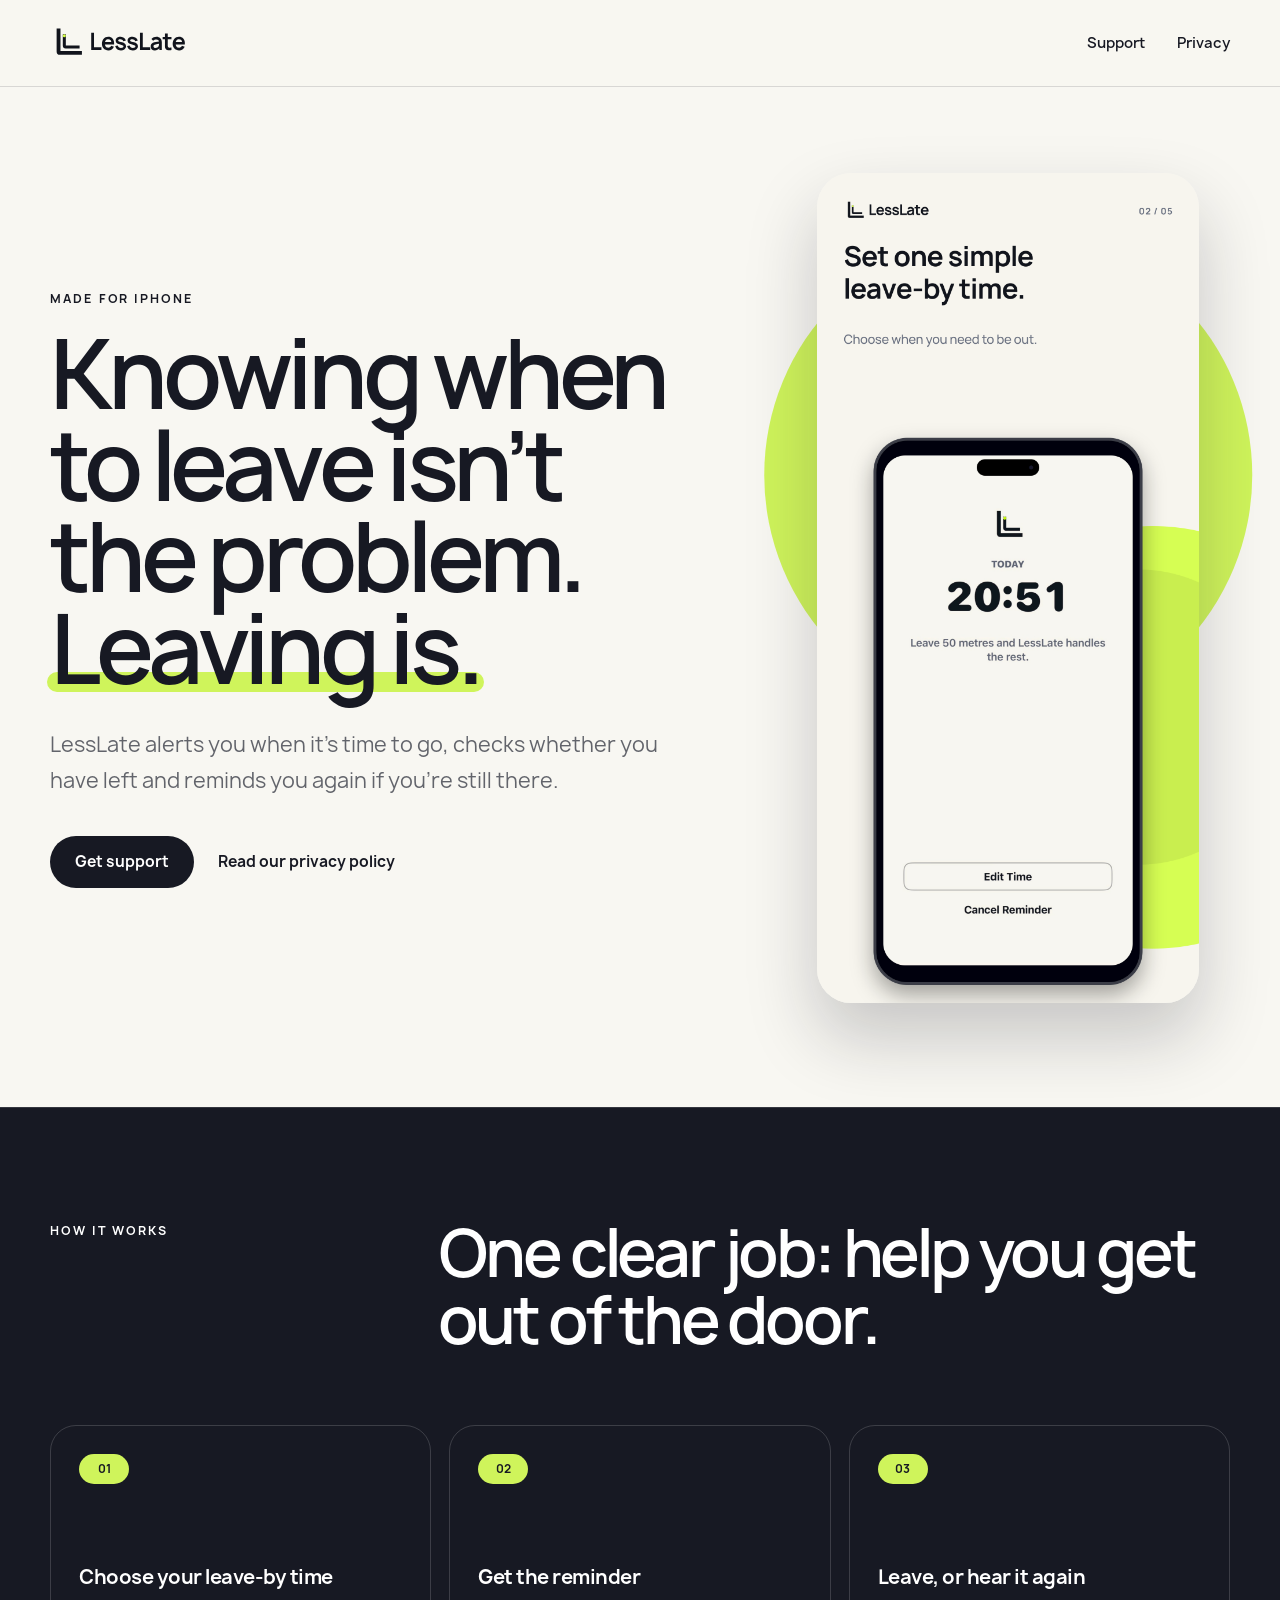
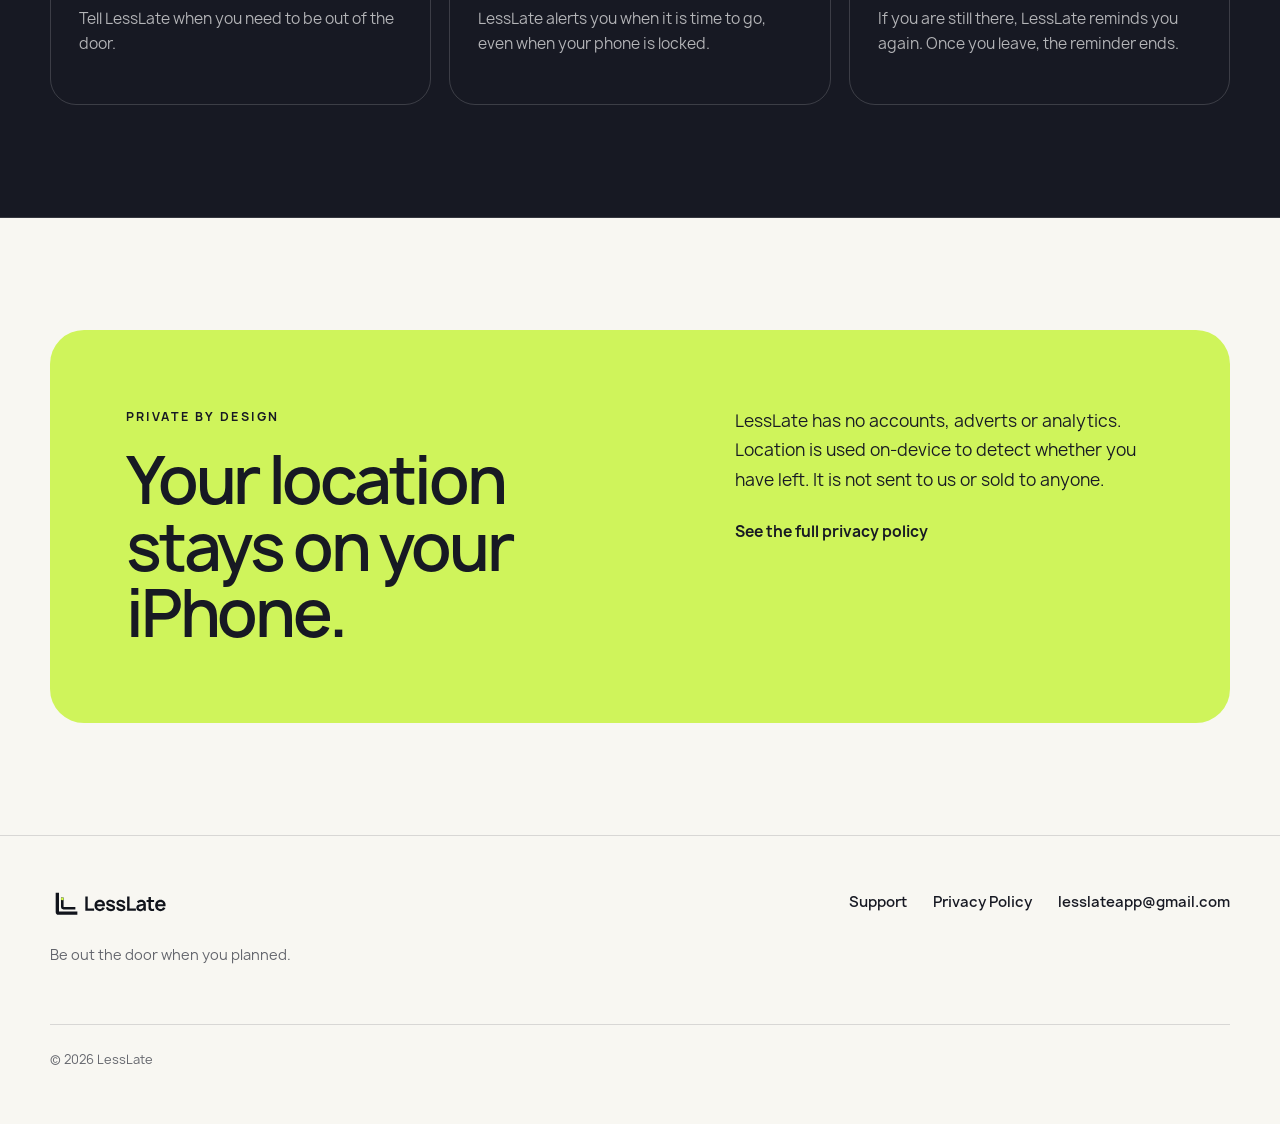
==== index.html @ 49878bd8 "feat: publish LessLate support and privacy site" ====
<!doctype html>
<html lang="en-GB">
  <head>
    <meta charset="utf-8">
    <meta name="viewport" content="width=device-width, initial-scale=1">
    <meta name="referrer" content="no-referrer">
    <meta http-equiv="Content-Security-Policy" content="default-src 'self'; base-uri 'none'; connect-src 'none'; font-src 'self'; form-action 'none'; frame-src 'none'; img-src 'self' data:; object-src 'none'; script-src 'none'; style-src 'self'; upgrade-insecure-requests">
    <title>LessLate | Leave on time, for real</title>
    <meta name="description" content="LessLate alerts you when it is time to go, checks whether you have left and reminds you again if you are still there.">
    <link rel="canonical" href="https://lesslate.app/">
    <link rel="icon" href="favicon.svg" type="image/svg+xml">
    <link rel="stylesheet" href="styles.css">
  </head>
  <body>
    <div class="site-shell">
      <header class="site-header">
        <div class="page-width header-inner">
          <a class="brand-link" href="./" aria-label="LessLate home">
            <img src="assets/lesslate-lockup.svg" alt="LessLate" width="1120" height="256">
          </a>
          <nav aria-label="Primary navigation">
            <a href="support/">Support</a>
            <a href="privacy/">Privacy</a>
          </nav>
        </div>
      </header>

      <main>
        <section class="hero page-width">
          <div class="hero-copy">
            <p class="eyebrow">Made for iPhone</p>
            <h1>Knowing when to leave isn’t the problem. <span>Leaving is.</span></h1>
            <p class="hero-intro">LessLate alerts you when it’s time to go, checks whether you have left and reminds you again if you’re still there.</p>
            <div class="hero-links">
              <a class="primary-link" href="support/">Get support</a>
              <a class="text-link" href="privacy/">Read our privacy policy</a>
            </div>
          </div>

          <div class="hero-visual" aria-label="LessLate app preview">
            <div class="lime-orbit" aria-hidden="true"></div>
            <img class="store-frame" src="assets/set-a-leave-by-time.png" alt="LessLate screen showing how to set a leave-by time" width="1320" height="2868">
          </div>
        </section>

        <section class="how-section">
          <div class="page-width">
            <div class="section-heading">
              <p class="eyebrow">How it works</p>
              <h2>One clear job: help you get out of the door.</h2>
            </div>
            <div class="steps-grid">
              <article class="step-card">
                <span class="step-number">01</span>
                <h3>Choose your leave-by time</h3>
                <p>Tell LessLate when you need to be out of the door.</p>
              </article>
              <article class="step-card">
                <span class="step-number">02</span>
                <h3>Get the reminder</h3>
                <p>LessLate alerts you when it is time to go, even when your phone is locked.</p>
              </article>
              <article class="step-card">
                <span class="step-number">03</span>
                <h3>Leave, or hear it again</h3>
                <p>If you are still there, LessLate reminds you again. Once you leave, the reminder ends.</p>
              </article>
            </div>
          </div>
        </section>

        <section class="privacy-callout page-width">
          <div>
            <p class="eyebrow">Private by design</p>
            <h2>Your location stays on your iPhone.</h2>
          </div>
          <div>
            <p>LessLate has no accounts, adverts or analytics. Location is used on-device to detect whether you have left. It is not sent to us or sold to anyone.</p>
            <a class="text-link light" href="privacy/">See the full privacy policy</a>
          </div>
        </section>
      </main>

      <footer class="site-footer">
        <div class="page-width footer-inner">
          <div>
            <img class="footer-logo" src="assets/lesslate-lockup.svg" alt="LessLate" width="1120" height="256">
            <p>Be out the door when you planned.</p>
          </div>
          <div class="footer-links">
            <a href="support/">Support</a>
            <a href="privacy/">Privacy Policy</a>
            <a href="mailto:lesslateapp@gmail.com">lesslateapp@gmail.com</a>
          </div>
          <p class="copyright">© 2026 LessLate</p>
        </div>
      </footer>
    </div>
  </body>
</html>
---- styles.css ----
@font-face {
  font-family: "Manrope";
  src: url("assets/fonts/manrope-regular.otf") format("opentype");
  font-style: normal;
  font-weight: 400;
  font-display: swap;
}

@font-face {
  font-family: "Manrope";
  src: url("assets/fonts/manrope-medium.otf") format("opentype");
  font-style: normal;
  font-weight: 500;
  font-display: swap;
}

@font-face {
  font-family: "Manrope";
  src: url("assets/fonts/manrope-semibold.otf") format("opentype");
  font-style: normal;
  font-weight: 600;
  font-display: swap;
}

@font-face {
  font-family: "Manrope";
  src: url("assets/fonts/manrope-bold.otf") format("opentype");
  font-style: normal;
  font-weight: 700;
  font-display: swap;
}

:root {
  --ink: #171923;
  --lime: #cff45b;
  --warm-white: #f8f7f2;
  --paper: #fffef9;
  --muted: #62646b;
  --line: rgba(23, 25, 35, 0.14);
}

* { box-sizing: border-box; }
html { scroll-behavior: smooth; }
body {
  margin: 0;
  background: var(--warm-white);
  color: var(--ink);
  font-family: "Manrope", Arial, Helvetica, sans-serif;
  -webkit-font-smoothing: antialiased;
}
a { color: inherit; }
.site-shell { min-height: 100vh; overflow: hidden; }
.page-width { width: min(1180px, calc(100% - 48px)); margin-inline: auto; }

.site-header {
  position: relative;
  z-index: 20;
  border-bottom: 1px solid var(--line);
  background: rgba(248, 247, 242, 0.96);
}
.header-inner { min-height: 86px; display: flex; align-items: center; justify-content: space-between; gap: 24px; }
.brand-link { display: inline-flex; width: 154px; }
.brand-link img, .footer-logo { width: 100%; height: auto; }
.site-header nav { display: flex; align-items: center; gap: 32px; }
.site-header nav a, .footer-links a { font-size: 0.9rem; font-weight: 600; text-decoration: none; }
.site-header nav a:hover, .footer-links a:hover, .text-link:hover, .legal-copy a:hover { text-decoration: underline; text-underline-offset: 4px; }

.hero { min-height: 740px; display: grid; grid-template-columns: minmax(0, 1.08fr) minmax(330px, 0.72fr); align-items: center; gap: 72px; padding-block: 86px 104px; }
.eyebrow { margin: 0 0 20px; font-size: 0.75rem; font-weight: 700; letter-spacing: 0.16em; text-transform: uppercase; }
.hero h1, .content-hero h1, .legal-header h1 { margin: 0; letter-spacing: -0.055em; line-height: 0.98; }
.hero h1 { max-width: 760px; font-size: clamp(3.7rem, 7.3vw, 7.2rem); font-weight: 600; }
.hero h1 span { display: inline-block; position: relative; z-index: 1; }
.hero h1 span::after { position: absolute; right: -0.05em; bottom: 0.03em; left: -0.03em; z-index: -1; height: 0.22em; border-radius: 999px; background: var(--lime); content: ""; }
.hero-intro { max-width: 620px; margin: 32px 0 0; color: var(--muted); font-size: clamp(1.05rem, 2vw, 1.3rem); line-height: 1.7; }
.hero-links { display: flex; align-items: center; flex-wrap: wrap; gap: 24px; margin-top: 38px; }
.primary-link { display: inline-flex; min-height: 52px; align-items: center; justify-content: center; border-radius: 999px; background: var(--ink); color: white; padding: 0 25px; font-size: 0.94rem; font-weight: 700; text-decoration: none; transition: transform 160ms ease, background 160ms ease; }
.primary-link:hover { background: #292c38; transform: translateY(-2px); }
.primary-link:focus-visible, .site-header a:focus-visible, .footer-links a:focus-visible, .text-link:focus-visible, .legal-copy a:focus-visible { outline: 3px solid var(--lime); outline-offset: 4px; }
.text-link { font-size: 0.94rem; font-weight: 700; text-decoration: none; }
.hero-visual { position: relative; display: flex; justify-content: center; }
.lime-orbit { position: absolute; top: 7%; left: 50%; width: min(520px, 110%); aspect-ratio: 1; border-radius: 50%; background: var(--lime); transform: translateX(-50%); }
.store-frame { position: relative; z-index: 2; width: min(382px, 89%); height: auto; border-radius: 34px; box-shadow: 0 34px 70px rgba(23, 25, 35, 0.22); }

.how-section { border-block: 1px solid rgba(255, 255, 255, 0.13); background: var(--ink); color: white; padding-block: 112px; }
.section-heading { display: grid; grid-template-columns: 0.6fr 1.4fr; gap: 48px; align-items: start; }
.section-heading h2, .privacy-callout h2 { margin: 0; font-size: clamp(2.4rem, 5vw, 4.8rem); font-weight: 600; letter-spacing: -0.05em; line-height: 1.04; }
.steps-grid { display: grid; grid-template-columns: repeat(3, 1fr); gap: 18px; margin-top: 72px; }
.step-card { min-height: 280px; border: 1px solid rgba(255, 255, 255, 0.16); border-radius: 26px; padding: 28px; }
.step-number { display: inline-flex; width: 50px; height: 30px; align-items: center; justify-content: center; border-radius: 999px; background: var(--lime); color: var(--ink); font-size: 0.72rem; font-weight: 700; }
.step-card h3 { margin: 76px 0 14px; font-size: 1.22rem; letter-spacing: -0.025em; }
.step-card p { margin: 0; color: rgba(255, 255, 255, 0.68); font-size: 0.94rem; line-height: 1.65; }
.privacy-callout { display: grid; grid-template-columns: 1fr 0.78fr; gap: 72px; margin-block: 112px; border-radius: 34px; background: var(--lime); padding: clamp(36px, 6vw, 76px); }
.privacy-callout p:not(.eyebrow) { margin: 0 0 24px; font-size: 1.05rem; line-height: 1.75; }

.site-footer { border-top: 1px solid var(--line); padding-block: 54px; }
.footer-inner { display: grid; grid-template-columns: 1fr auto; gap: 40px; align-items: start; }
.footer-logo { width: 132px; }
.footer-inner p { margin: 15px 0 0; color: var(--muted); font-size: 0.88rem; }
.footer-links { display: flex; align-items: center; flex-wrap: wrap; justify-content: flex-end; gap: 26px; }
.footer-inner .copyright { grid-column: 1 / -1; margin-top: 18px; border-top: 1px solid var(--line); padding-top: 24px; font-size: 0.78rem; }

.content-page, .legal-page { padding-block: 90px 120px; }
.content-hero, .legal-header { max-width: 830px; }
.content-hero h1, .legal-header h1 { font-size: clamp(3.8rem, 8vw, 7.4rem); font-weight: 600; }
.content-hero > p:not(.eyebrow) { max-width: 720px; margin: 30px 0; color: var(--muted); font-size: 1.12rem; line-height: 1.75; }
.support-section { margin-top: 112px; border-top: 1px solid var(--line); padding-top: 72px; }
.section-heading.compact h2 { max-width: 720px; font-size: clamp(2.2rem, 4.8vw, 4.4rem); }
.permission-list { display: grid; gap: 12px; margin: 54px 0 0; padding: 0; list-style: none; }
.permission-list li { display: grid; grid-template-columns: 44px 1fr; gap: 18px; align-items: start; border: 1px solid var(--line); border-radius: 22px; background: var(--paper); padding: 22px; }
.permission-list span { display: flex; width: 36px; height: 36px; align-items: center; justify-content: center; border-radius: 50%; background: var(--lime); font-size: 0.8rem; font-weight: 700; }
.permission-list p { margin: 5px 0 0; line-height: 1.65; }
.faq-list { display: grid; grid-template-columns: repeat(2, 1fr); margin-top: 54px; border-top: 1px solid var(--line); border-left: 1px solid var(--line); }
.faq-list article { min-height: 230px; border-right: 1px solid var(--line); border-bottom: 1px solid var(--line); padding: 34px; }
.faq-list h3 { margin: 0; font-size: 1.08rem; line-height: 1.4; }
.faq-list p { margin: 18px 0 0; color: var(--muted); font-size: 0.94rem; line-height: 1.7; }

.legal-header { padding-bottom: 72px; }
.legal-header .updated { margin: 28px 0 0; color: var(--muted); font-size: 0.9rem; }
.legal-layout { display: grid; grid-template-columns: 280px minmax(0, 720px); gap: 90px; align-items: start; border-top: 1px solid var(--line); padding-top: 72px; }
.legal-layout aside { position: sticky; top: 30px; border-radius: 24px; background: var(--lime); padding: 26px; }
.legal-layout aside p { margin: 0 0 18px; font-size: 0.76rem; font-weight: 700; letter-spacing: 0.13em; text-transform: uppercase; }
.legal-layout aside ul { display: grid; gap: 10px; margin: 0; padding: 0; list-style: none; font-size: 0.92rem; font-weight: 600; }
.legal-copy section + section { margin-top: 58px; border-top: 1px solid var(--line); padding-top: 46px; }
.legal-copy h2 { margin: 0; font-size: clamp(1.45rem, 3vw, 2.05rem); letter-spacing: -0.03em; }
.legal-copy p, .legal-copy li { color: #4f5159; font-size: 0.98rem; line-height: 1.8; }
.legal-copy p { margin: 20px 0 0; }
.legal-copy ul { display: grid; gap: 8px; margin: 20px 0 0; padding-left: 22px; }
.legal-copy a { font-weight: 700; }

@media (max-width: 900px) {
  .hero { grid-template-columns: 1fr; padding-top: 64px; }
  .hero-copy { position: relative; z-index: 4; }
  .hero-visual { margin-top: 28px; }
  .section-heading, .privacy-callout, .legal-layout { grid-template-columns: 1fr; }
  .steps-grid { grid-template-columns: 1fr; }
  .step-card { min-height: 230px; }
  .privacy-callout, .legal-layout { gap: 42px; }
  .legal-layout aside { position: static; }
}

@media (max-width: 640px) {
  .page-width { width: min(100% - 32px, 1180px); }
  .header-inner { min-height: 74px; }
  .brand-link { width: 128px; }
  .site-header nav { gap: 18px; }
  .site-header nav a { font-size: 0.82rem; }
  .hero { min-height: auto; padding-block: 58px 82px; }
  .hero h1 { font-size: clamp(3.25rem, 16.5vw, 5rem); }
  .hero-intro { margin-top: 24px; }
  .hero-links { align-items: flex-start; flex-direction: column; }
  .store-frame { width: 84%; border-radius: 25px; }
  .how-section { padding-block: 82px; }
  .steps-grid { margin-top: 48px; }
  .step-card { min-height: 220px; }
  .privacy-callout { margin-block: 74px; border-radius: 26px; }
  .footer-inner { grid-template-columns: 1fr; }
  .footer-links { align-items: flex-start; flex-direction: column; justify-content: flex-start; gap: 16px; }
  .footer-inner .copyright { grid-column: auto; }
  .content-page, .legal-page { padding-block: 64px 90px; }
  .content-hero h1, .legal-header h1 { font-size: clamp(3.15rem, 16vw, 5.4rem); }
  .support-section { margin-top: 82px; padding-top: 54px; }
  .section-heading.compact { gap: 4px; }
  .faq-list { grid-template-columns: 1fr; }
  .faq-list article { min-height: auto; padding: 28px; }
  .legal-layout { padding-top: 54px; }
}

@media (prefers-reduced-motion: reduce) {
  html { scroll-behavior: auto; }
  *, *::before, *::after { scroll-behavior: auto !important; transition: none !important; }
}
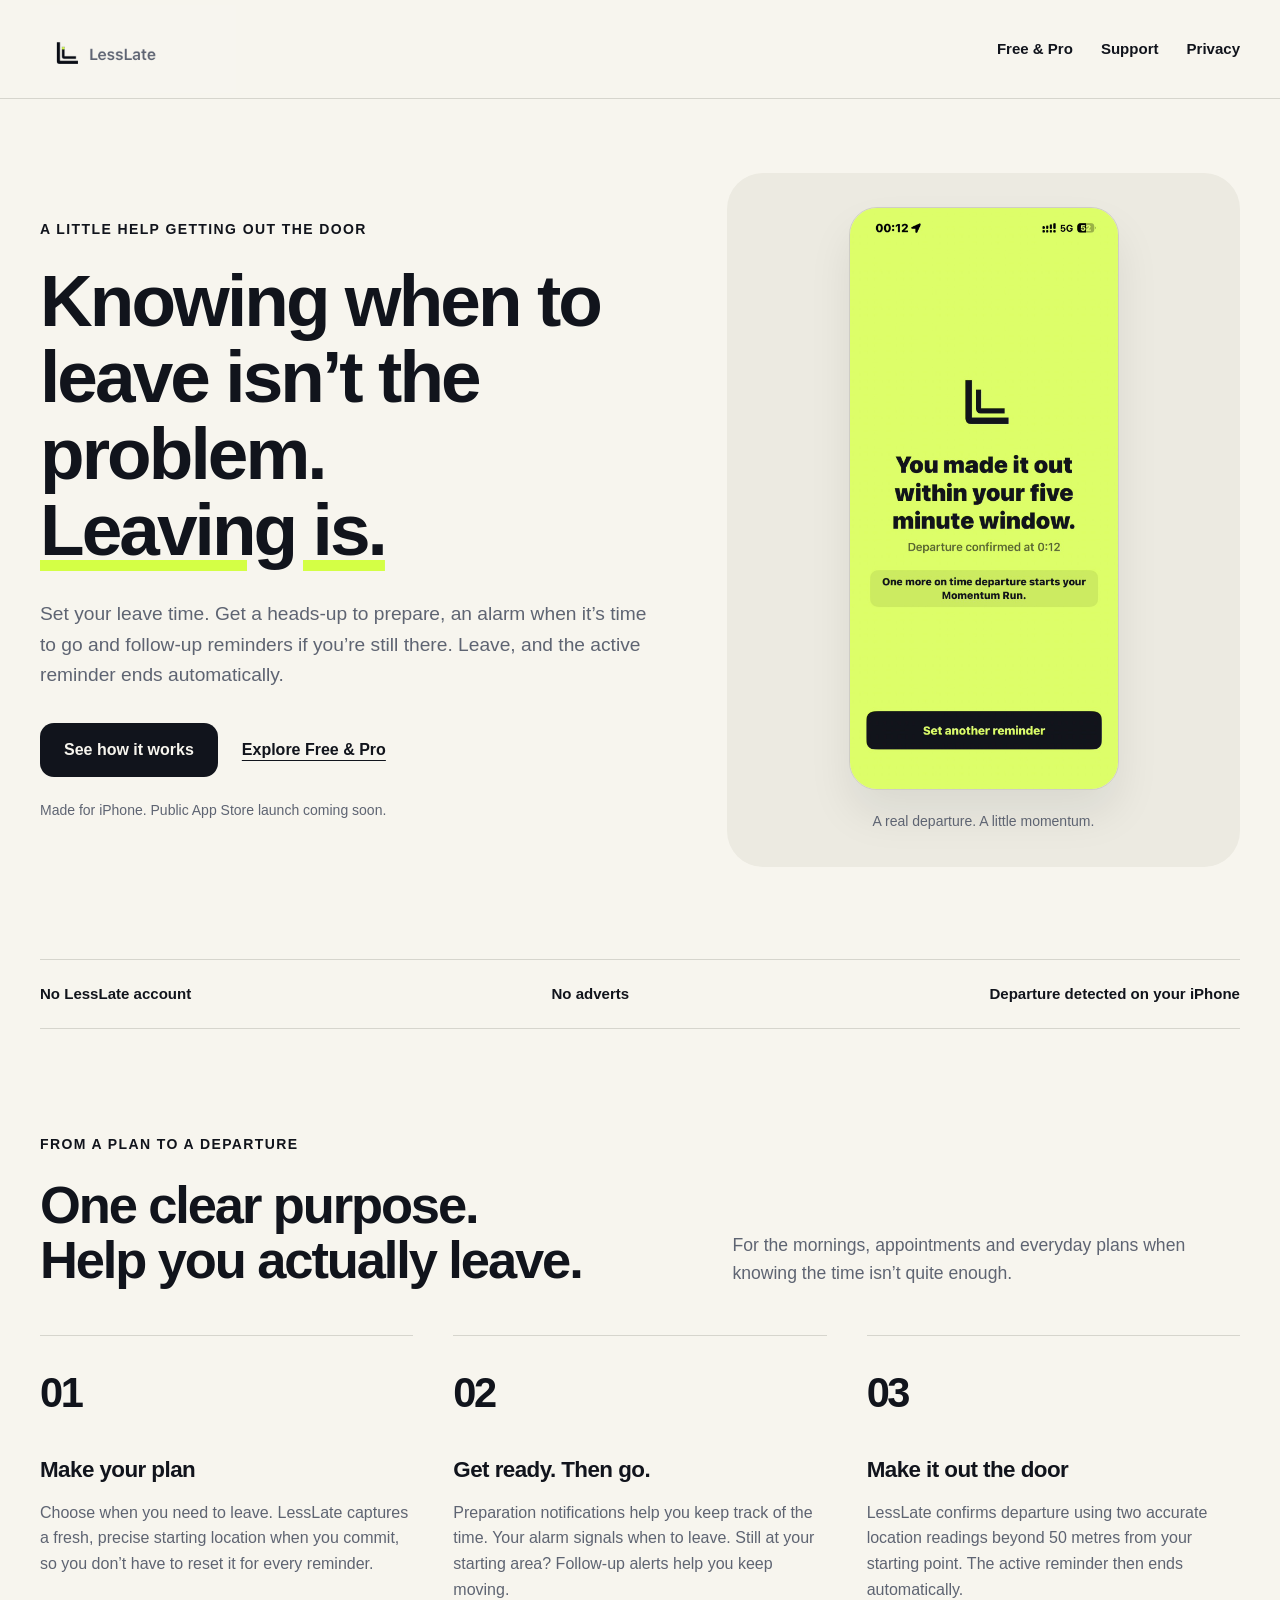
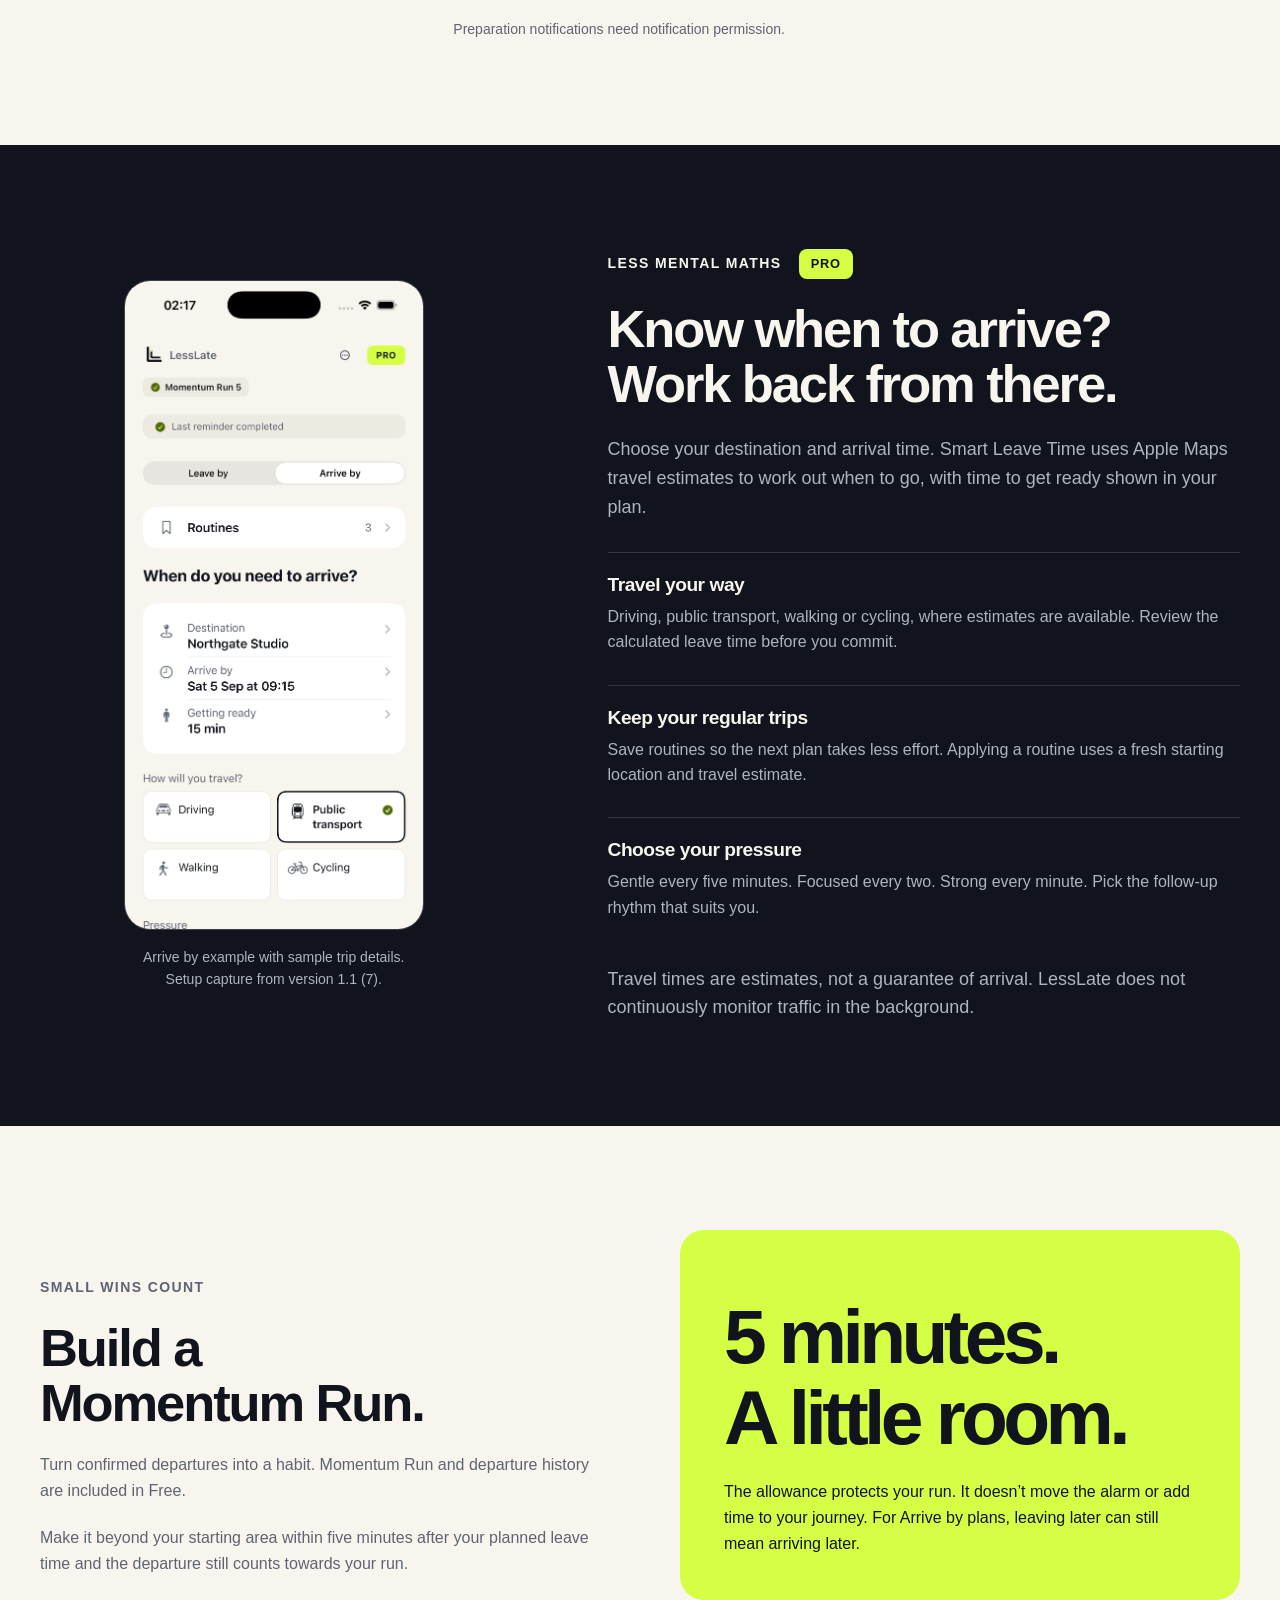
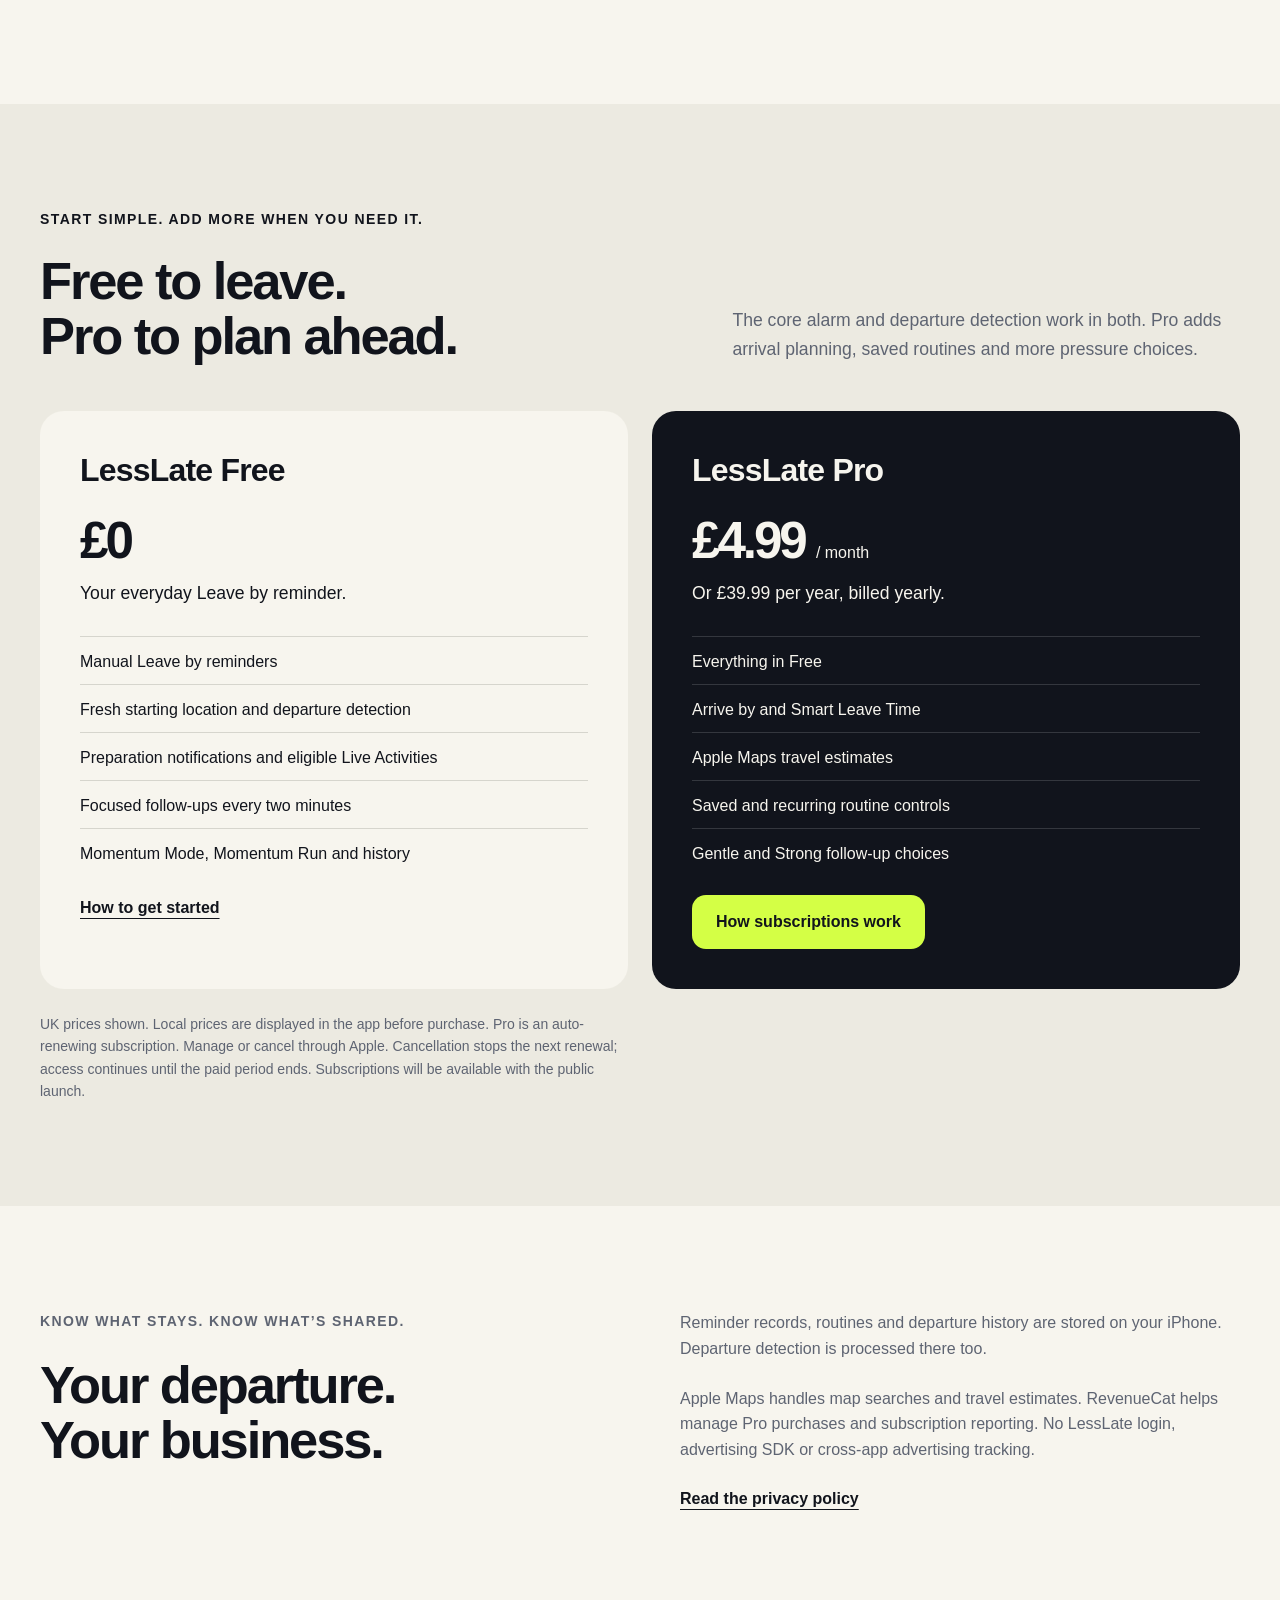
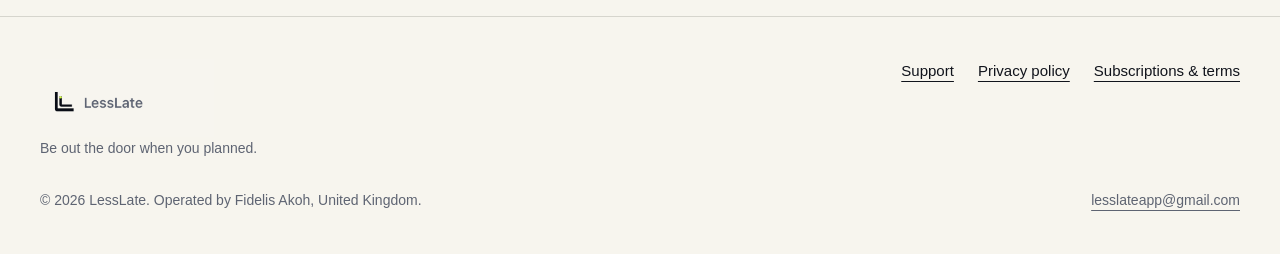
==== commit f559f328: "Update LessLate website, support, privacy and subscriptions for 1.1" ====
--- a/index.html
+++ b/index.html
@@ -1,100 +1,49 @@
 <!doctype html>
 <html lang="en-GB">
-  <head>
-    <meta charset="utf-8">
-    <meta name="viewport" content="width=device-width, initial-scale=1">
-    <meta name="referrer" content="no-referrer">
-    <meta http-equiv="Content-Security-Policy" content="default-src 'self'; base-uri 'none'; connect-src 'none'; font-src 'self'; form-action 'none'; frame-src 'none'; img-src 'self' data:; object-src 'none'; script-src 'none'; style-src 'self'; upgrade-insecure-requests">
-    <title>LessLate | Leave on time, for real</title>
-    <meta name="description" content="LessLate alerts you when it is time to go, checks whether you have left and reminds you again if you are still there.">
-    <link rel="canonical" href="https://lesslate.app/">
-    <link rel="icon" href="favicon.svg" type="image/svg+xml">
-    <link rel="stylesheet" href="styles.css">
-  </head>
-  <body>
-    <div class="site-shell">
-      <header class="site-header">
-        <div class="page-width header-inner">
-          <a class="brand-link" href="./" aria-label="LessLate home">
-            <img src="assets/lesslate-lockup.svg" alt="LessLate" width="1120" height="256">
-          </a>
-          <nav aria-label="Primary navigation">
-            <a href="support/">Support</a>
-            <a href="privacy/">Privacy</a>
-          </nav>
-        </div>
-      </header>
-
-      <main>
-        <section class="hero page-width">
-          <div class="hero-copy">
-            <p class="eyebrow">Made for iPhone</p>
-            <h1>Knowing when to leave isn’t the problem. <span>Leaving is.</span></h1>
-            <p class="hero-intro">LessLate alerts you when it’s time to go, checks whether you have left and reminds you again if you’re still there.</p>
-            <div class="hero-links">
-              <a class="primary-link" href="support/">Get support</a>
-              <a class="text-link" href="privacy/">Read our privacy policy</a>
-            </div>
-          </div>
-
-          <div class="hero-visual" aria-label="LessLate app preview">
-            <div class="lime-orbit" aria-hidden="true"></div>
-            <img class="store-frame" src="assets/set-a-leave-by-time.png" alt="LessLate screen showing how to set a leave-by time" width="1320" height="2868">
-          </div>
-        </section>
-
-        <section class="how-section">
-          <div class="page-width">
-            <div class="section-heading">
-              <p class="eyebrow">How it works</p>
-              <h2>One clear job: help you get out of the door.</h2>
-            </div>
-            <div class="steps-grid">
-              <article class="step-card">
-                <span class="step-number">01</span>
-                <h3>Choose your leave-by time</h3>
-                <p>Tell LessLate when you need to be out of the door.</p>
-              </article>
-              <article class="step-card">
-                <span class="step-number">02</span>
-                <h3>Get the reminder</h3>
-                <p>LessLate alerts you when it is time to go, even when your phone is locked.</p>
-              </article>
-              <article class="step-card">
-                <span class="step-number">03</span>
-                <h3>Leave, or hear it again</h3>
-                <p>If you are still there, LessLate reminds you again. Once you leave, the reminder ends.</p>
-              </article>
-            </div>
-          </div>
-        </section>
-
-        <section class="privacy-callout page-width">
-          <div>
-            <p class="eyebrow">Private by design</p>
-            <h2>Your location stays on your iPhone.</h2>
-          </div>
-          <div>
-            <p>LessLate has no accounts, adverts or analytics. Location is used on-device to detect whether you have left. It is not sent to us or sold to anyone.</p>
-            <a class="text-link light" href="privacy/">See the full privacy policy</a>
-          </div>
-        </section>
-      </main>
-
-      <footer class="site-footer">
-        <div class="page-width footer-inner">
-          <div>
-            <img class="footer-logo" src="assets/lesslate-lockup.svg" alt="LessLate" width="1120" height="256">
-            <p>Be out the door when you planned.</p>
-          </div>
-          <div class="footer-links">
-            <a href="support/">Support</a>
-            <a href="privacy/">Privacy Policy</a>
-            <a href="mailto:lesslateapp@gmail.com">lesslateapp@gmail.com</a>
-          </div>
-          <p class="copyright">© 2026 LessLate</p>
-        </div>
-      </footer>
-    </div>
-  </body>
-</html>
+<head>
+<meta charset="utf-8">
+<meta name="viewport" content="width=device-width, initial-scale=1">
+<meta name="referrer" content="no-referrer">
+<meta http-equiv="Content-Security-Policy" content="default-src 'self'; base-uri 'none'; connect-src 'none'; font-src 'self'; form-action 'none'; frame-src 'none'; img-src 'self' data:; object-src 'none'; script-src 'none'; style-src 'self'; upgrade-insecure-requests">
+<title>LessLate | Knowing when to leave isn’t the problem. Leaving is.</title>
+<meta name="description" content="Leave by reminders that follow through. Departure detection, preparation alerts and optional Pro tools for arrival planning.">
+<link rel="canonical" href="https://lesslate.app/">
+<link rel="icon" href="assets/lesslate-app-icon.png" type="image/png">
+<link rel="stylesheet" href="styles.css">
+</head><body>
+<a class="skip" href="#main">Skip to content</a>
+<header class="site-header"><div class="wrap header-inner">
+<a class="brand" href="./" aria-label="LessLate home"><img src="assets/lesslate-wordmark.png" alt="LessLate" width="560" height="250"></a>
+<nav aria-label="Main navigation"><a href="#pro">Free &amp; Pro</a><a href="support/">Support</a><a href="privacy/">Privacy</a></nav>
+</div></header>
+<main id="main">
+<section class="hero wrap">
+<div><p class="eyebrow">A little help getting out the door</p>
+<h1>Knowing when to leave isn’t the problem. <span>Leaving is.</span></h1>
+<p class="hero-intro">Set your leave time. Get a heads-up to prepare, an alarm when it’s time to go and follow-up reminders if you’re still there. Leave, and the active reminder ends automatically.</p>
+<div class="actions"><a class="button" href="#how-it-works">See how it works</a><a class="text-link" href="#pro">Explore Free &amp; Pro</a></div>
+<p class="availability">Made for iPhone. Public App Store launch coming soon.</p></div>
+<figure class="hero-visual"><img src="assets/departure-build10.jpeg" alt="LessLate confirms departure within the five-minute allowance and counts it towards a Momentum Run." width="944" height="2048" fetchpriority="high"><figcaption>A real departure. A little momentum.</figcaption></figure>
+</section>
+<div class="wrap proof-strip"><span>No LessLate account</span><span>No adverts</span><span>Departure detected on your iPhone</span></div>
+<section class="section wrap" id="how-it-works">
+<div class="section-top"><div><p class="eyebrow">From a plan to a departure</p><h2>One clear purpose.<br>Help you actually leave.</h2></div><p>For the mornings, appointments and everyday plans when knowing the time isn’t quite enough.</p></div>
+<div class="steps">
+<article class="step"><span class="step-number" aria-hidden="true">01</span><h3>Make your plan</h3><p>Choose when you need to leave. LessLate captures a fresh, precise starting location when you commit, so you don’t have to reset it for every reminder.</p></article>
+<article class="step"><span class="step-number" aria-hidden="true">02</span><h3>Get ready. Then go.</h3><p>Preparation notifications help you keep track of the time. Your alarm signals when to leave. Still at your starting area? Follow-up alerts help you keep moving.</p><p class="small">Preparation notifications need notification permission.</p></article>
+<article class="step"><span class="step-number" aria-hidden="true">03</span><h3>Make it out the door</h3><p>LessLate confirms departure using two accurate location readings beyond 50 metres from your starting point. The active reminder then ends automatically.</p></article>
+</div></section>
+<section class="dark-section section"><div class="wrap feature-grid">
+<figure class="app-example"><img src="assets/arrive-by-example.png" alt="Arrive by setup with destination, arrival time, getting-ready time and four travel options." width="1206" height="2622" loading="lazy"><figcaption>Arrive by example with sample trip details.<br>Setup capture from version 1.1 (7).</figcaption></figure>
+<div class="feature-copy"><p class="eyebrow">Less mental maths <span class="tag">Pro</span></p><h2>Know when to arrive?<br>Work back from there.</h2><p>Choose your destination and arrival time. Smart Leave Time uses Apple Maps travel estimates to work out when to go, with time to get ready shown in your plan.</p>
+<ul class="feature-list"><li><h3>Travel your way</h3><p>Driving, public transport, walking or cycling, where estimates are available. Review the calculated leave time before you commit.</p></li><li><h3>Keep your regular trips</h3><p>Save routines so the next plan takes less effort. Applying a routine uses a fresh starting location and travel estimate.</p></li><li><h3>Choose your pressure</h3><p>Gentle every five minutes. Focused every two. Strong every minute. Pick the follow-up rhythm that suits you.</p></li></ul>
+<p class="small">Travel times are estimates, not a guarantee of arrival. LessLate does not continuously monitor traffic in the background.</p></div>
+</div></section>
+<section class="section wrap momentum"><div class="momentum-copy"><p class="eyebrow">Small wins count</p><h2>Build a<br>Momentum Run.</h2><p>Turn confirmed departures into a habit. Momentum Run and departure history are included in Free.</p><p>Make it beyond your starting area within five minutes after your planned leave time and the departure still counts towards your run.</p></div><div class="momentum-callout"><p class="big">5 minutes.<br>A little room.</p><p>The allowance protects your run. It doesn’t move the alarm or add time to your journey. For Arrive by plans, leaving later can still mean arriving later.</p></div></section>
+<section class="section pricing" id="pro"><div class="wrap"><div class="section-top"><div><p class="eyebrow">Start simple. Add more when you need it.</p><h2>Free to leave.<br>Pro to plan ahead.</h2></div><p>The core alarm and departure detection work in both. Pro adds arrival planning, saved routines and more pressure choices.</p></div>
+<div class="pricing-grid">
+<article class="plan"><h3>LessLate Free</h3><p class="price">£0</p><p class="annual">Your everyday Leave by reminder.</p><ul><li>Manual Leave by reminders</li><li>Fresh starting location and departure detection</li><li>Preparation notifications and eligible Live Activities</li><li>Focused follow-ups every two minutes</li><li>Momentum Mode, Momentum Run and history</li></ul><a class="text-link" href="support/#getting-started">How to get started</a></article>
+<article class="plan pro"><h3>LessLate Pro</h3><p class="price">£4.99 <small>/ month</small></p><p class="annual">Or £39.99 per year, billed yearly.</p><ul><li>Everything in Free</li><li>Arrive by and Smart Leave Time</li><li>Apple Maps travel estimates</li><li>Saved and recurring routine controls</li><li>Gentle and Strong follow-up choices</li></ul><a class="button lime" href="subscriptions/">How subscriptions work</a></article>
+</div><p class="pricing-notes small">UK prices shown. Local prices are displayed in the app before purchase. Pro is an auto-renewing subscription. Manage or cancel through Apple. Cancellation stops the next renewal; access continues until the paid period ends. Subscriptions will be available with the public launch.</p></div></section>
+<section class="section wrap privacy-band"><div><p class="eyebrow">Know what stays. Know what’s shared.</p><h2>Your departure.<br>Your business.</h2></div><div><p>Reminder records, routines and departure history are stored on your iPhone. Departure detection is processed there too.</p><p>Apple Maps handles map searches and travel estimates. RevenueCat helps manage Pro purchases and subscription reporting. No LessLate login, advertising SDK or cross-app advertising tracking.</p><a class="text-link" href="privacy/">Read the privacy policy</a></div></section>
+</main><footer class="footer"><div class="wrap"><div class="footer-top"><div><img class="footer-logo" src="assets/lesslate-wordmark.png" alt="LessLate" width="560" height="250"><p class="small muted">Be out the door when you planned.</p></div><nav class="footer-links" aria-label="Footer"><a href="support/">Support</a><a href="privacy/">Privacy policy</a><a href="subscriptions/">Subscriptions &amp; terms</a></nav></div><div class="footer-bottom"><p>© 2026 LessLate. Operated by Fidelis Akoh, United Kingdom.</p><a href="mailto:lesslateapp@gmail.com">lesslateapp@gmail.com</a></div></div></footer></body></html>
--- a/styles.css
+++ b/styles.css
@@ -1,171 +1,16 @@
-@font-face {
-  font-family: "Manrope";
-  src: url("assets/fonts/manrope-regular.otf") format("opentype");
-  font-style: normal;
-  font-weight: 400;
-  font-display: swap;
-}
-
-@font-face {
-  font-family: "Manrope";
-  src: url("assets/fonts/manrope-medium.otf") format("opentype");
-  font-style: normal;
-  font-weight: 500;
-  font-display: swap;
-}
-
-@font-face {
-  font-family: "Manrope";
-  src: url("assets/fonts/manrope-semibold.otf") format("opentype");
-  font-style: normal;
-  font-weight: 600;
-  font-display: swap;
-}
-
-@font-face {
-  font-family: "Manrope";
-  src: url("assets/fonts/manrope-bold.otf") format("opentype");
-  font-style: normal;
-  font-weight: 700;
-  font-display: swap;
-}
-
-:root {
-  --ink: #171923;
-  --lime: #cff45b;
-  --warm-white: #f8f7f2;
-  --paper: #fffef9;
-  --muted: #62646b;
-  --line: rgba(23, 25, 35, 0.14);
-}
-
-* { box-sizing: border-box; }
-html { scroll-behavior: smooth; }
-body {
-  margin: 0;
-  background: var(--warm-white);
-  color: var(--ink);
-  font-family: "Manrope", Arial, Helvetica, sans-serif;
-  -webkit-font-smoothing: antialiased;
-}
-a { color: inherit; }
-.site-shell { min-height: 100vh; overflow: hidden; }
-.page-width { width: min(1180px, calc(100% - 48px)); margin-inline: auto; }
-
-.site-header {
-  position: relative;
-  z-index: 20;
-  border-bottom: 1px solid var(--line);
-  background: rgba(248, 247, 242, 0.96);
-}
-.header-inner { min-height: 86px; display: flex; align-items: center; justify-content: space-between; gap: 24px; }
-.brand-link { display: inline-flex; width: 154px; }
-.brand-link img, .footer-logo { width: 100%; height: auto; }
-.site-header nav { display: flex; align-items: center; gap: 32px; }
-.site-header nav a, .footer-links a { font-size: 0.9rem; font-weight: 600; text-decoration: none; }
-.site-header nav a:hover, .footer-links a:hover, .text-link:hover, .legal-copy a:hover { text-decoration: underline; text-underline-offset: 4px; }
-
-.hero { min-height: 740px; display: grid; grid-template-columns: minmax(0, 1.08fr) minmax(330px, 0.72fr); align-items: center; gap: 72px; padding-block: 86px 104px; }
-.eyebrow { margin: 0 0 20px; font-size: 0.75rem; font-weight: 700; letter-spacing: 0.16em; text-transform: uppercase; }
-.hero h1, .content-hero h1, .legal-header h1 { margin: 0; letter-spacing: -0.055em; line-height: 0.98; }
-.hero h1 { max-width: 760px; font-size: clamp(3.7rem, 7.3vw, 7.2rem); font-weight: 600; }
-.hero h1 span { display: inline-block; position: relative; z-index: 1; }
-.hero h1 span::after { position: absolute; right: -0.05em; bottom: 0.03em; left: -0.03em; z-index: -1; height: 0.22em; border-radius: 999px; background: var(--lime); content: ""; }
-.hero-intro { max-width: 620px; margin: 32px 0 0; color: var(--muted); font-size: clamp(1.05rem, 2vw, 1.3rem); line-height: 1.7; }
-.hero-links { display: flex; align-items: center; flex-wrap: wrap; gap: 24px; margin-top: 38px; }
-.primary-link { display: inline-flex; min-height: 52px; align-items: center; justify-content: center; border-radius: 999px; background: var(--ink); color: white; padding: 0 25px; font-size: 0.94rem; font-weight: 700; text-decoration: none; transition: transform 160ms ease, background 160ms ease; }
-.primary-link:hover { background: #292c38; transform: translateY(-2px); }
-.primary-link:focus-visible, .site-header a:focus-visible, .footer-links a:focus-visible, .text-link:focus-visible, .legal-copy a:focus-visible { outline: 3px solid var(--lime); outline-offset: 4px; }
-.text-link { font-size: 0.94rem; font-weight: 700; text-decoration: none; }
-.hero-visual { position: relative; display: flex; justify-content: center; }
-.lime-orbit { position: absolute; top: 7%; left: 50%; width: min(520px, 110%); aspect-ratio: 1; border-radius: 50%; background: var(--lime); transform: translateX(-50%); }
-.store-frame { position: relative; z-index: 2; width: min(382px, 89%); height: auto; border-radius: 34px; box-shadow: 0 34px 70px rgba(23, 25, 35, 0.22); }
-
-.how-section { border-block: 1px solid rgba(255, 255, 255, 0.13); background: var(--ink); color: white; padding-block: 112px; }
-.section-heading { display: grid; grid-template-columns: 0.6fr 1.4fr; gap: 48px; align-items: start; }
-.section-heading h2, .privacy-callout h2 { margin: 0; font-size: clamp(2.4rem, 5vw, 4.8rem); font-weight: 600; letter-spacing: -0.05em; line-height: 1.04; }
-.steps-grid { display: grid; grid-template-columns: repeat(3, 1fr); gap: 18px; margin-top: 72px; }
-.step-card { min-height: 280px; border: 1px solid rgba(255, 255, 255, 0.16); border-radius: 26px; padding: 28px; }
-.step-number { display: inline-flex; width: 50px; height: 30px; align-items: center; justify-content: center; border-radius: 999px; background: var(--lime); color: var(--ink); font-size: 0.72rem; font-weight: 700; }
-.step-card h3 { margin: 76px 0 14px; font-size: 1.22rem; letter-spacing: -0.025em; }
-.step-card p { margin: 0; color: rgba(255, 255, 255, 0.68); font-size: 0.94rem; line-height: 1.65; }
-.privacy-callout { display: grid; grid-template-columns: 1fr 0.78fr; gap: 72px; margin-block: 112px; border-radius: 34px; background: var(--lime); padding: clamp(36px, 6vw, 76px); }
-.privacy-callout p:not(.eyebrow) { margin: 0 0 24px; font-size: 1.05rem; line-height: 1.75; }
-
-.site-footer { border-top: 1px solid var(--line); padding-block: 54px; }
-.footer-inner { display: grid; grid-template-columns: 1fr auto; gap: 40px; align-items: start; }
-.footer-logo { width: 132px; }
-.footer-inner p { margin: 15px 0 0; color: var(--muted); font-size: 0.88rem; }
-.footer-links { display: flex; align-items: center; flex-wrap: wrap; justify-content: flex-end; gap: 26px; }
-.footer-inner .copyright { grid-column: 1 / -1; margin-top: 18px; border-top: 1px solid var(--line); padding-top: 24px; font-size: 0.78rem; }
-
-.content-page, .legal-page { padding-block: 90px 120px; }
-.content-hero, .legal-header { max-width: 830px; }
-.content-hero h1, .legal-header h1 { font-size: clamp(3.8rem, 8vw, 7.4rem); font-weight: 600; }
-.content-hero > p:not(.eyebrow) { max-width: 720px; margin: 30px 0; color: var(--muted); font-size: 1.12rem; line-height: 1.75; }
-.support-section { margin-top: 112px; border-top: 1px solid var(--line); padding-top: 72px; }
-.section-heading.compact h2 { max-width: 720px; font-size: clamp(2.2rem, 4.8vw, 4.4rem); }
-.permission-list { display: grid; gap: 12px; margin: 54px 0 0; padding: 0; list-style: none; }
-.permission-list li { display: grid; grid-template-columns: 44px 1fr; gap: 18px; align-items: start; border: 1px solid var(--line); border-radius: 22px; background: var(--paper); padding: 22px; }
-.permission-list span { display: flex; width: 36px; height: 36px; align-items: center; justify-content: center; border-radius: 50%; background: var(--lime); font-size: 0.8rem; font-weight: 700; }
-.permission-list p { margin: 5px 0 0; line-height: 1.65; }
-.faq-list { display: grid; grid-template-columns: repeat(2, 1fr); margin-top: 54px; border-top: 1px solid var(--line); border-left: 1px solid var(--line); }
-.faq-list article { min-height: 230px; border-right: 1px solid var(--line); border-bottom: 1px solid var(--line); padding: 34px; }
-.faq-list h3 { margin: 0; font-size: 1.08rem; line-height: 1.4; }
-.faq-list p { margin: 18px 0 0; color: var(--muted); font-size: 0.94rem; line-height: 1.7; }
-
-.legal-header { padding-bottom: 72px; }
-.legal-header .updated { margin: 28px 0 0; color: var(--muted); font-size: 0.9rem; }
-.legal-layout { display: grid; grid-template-columns: 280px minmax(0, 720px); gap: 90px; align-items: start; border-top: 1px solid var(--line); padding-top: 72px; }
-.legal-layout aside { position: sticky; top: 30px; border-radius: 24px; background: var(--lime); padding: 26px; }
-.legal-layout aside p { margin: 0 0 18px; font-size: 0.76rem; font-weight: 700; letter-spacing: 0.13em; text-transform: uppercase; }
-.legal-layout aside ul { display: grid; gap: 10px; margin: 0; padding: 0; list-style: none; font-size: 0.92rem; font-weight: 600; }
-.legal-copy section + section { margin-top: 58px; border-top: 1px solid var(--line); padding-top: 46px; }
-.legal-copy h2 { margin: 0; font-size: clamp(1.45rem, 3vw, 2.05rem); letter-spacing: -0.03em; }
-.legal-copy p, .legal-copy li { color: #4f5159; font-size: 0.98rem; line-height: 1.8; }
-.legal-copy p { margin: 20px 0 0; }
-.legal-copy ul { display: grid; gap: 8px; margin: 20px 0 0; padding-left: 22px; }
-.legal-copy a { font-weight: 700; }
-
-@media (max-width: 900px) {
-  .hero { grid-template-columns: 1fr; padding-top: 64px; }
-  .hero-copy { position: relative; z-index: 4; }
-  .hero-visual { margin-top: 28px; }
-  .section-heading, .privacy-callout, .legal-layout { grid-template-columns: 1fr; }
-  .steps-grid { grid-template-columns: 1fr; }
-  .step-card { min-height: 230px; }
-  .privacy-callout, .legal-layout { gap: 42px; }
-  .legal-layout aside { position: static; }
-}
-
-@media (max-width: 640px) {
-  .page-width { width: min(100% - 32px, 1180px); }
-  .header-inner { min-height: 74px; }
-  .brand-link { width: 128px; }
-  .site-header nav { gap: 18px; }
-  .site-header nav a { font-size: 0.82rem; }
-  .hero { min-height: auto; padding-block: 58px 82px; }
-  .hero h1 { font-size: clamp(3.25rem, 16.5vw, 5rem); }
-  .hero-intro { margin-top: 24px; }
-  .hero-links { align-items: flex-start; flex-direction: column; }
-  .store-frame { width: 84%; border-radius: 25px; }
-  .how-section { padding-block: 82px; }
-  .steps-grid { margin-top: 48px; }
-  .step-card { min-height: 220px; }
-  .privacy-callout { margin-block: 74px; border-radius: 26px; }
-  .footer-inner { grid-template-columns: 1fr; }
-  .footer-links { align-items: flex-start; flex-direction: column; justify-content: flex-start; gap: 16px; }
-  .footer-inner .copyright { grid-column: auto; }
-  .content-page, .legal-page { padding-block: 64px 90px; }
-  .content-hero h1, .legal-header h1 { font-size: clamp(3.15rem, 16vw, 5.4rem); }
-  .support-section { margin-top: 82px; padding-top: 54px; }
-  .section-heading.compact { gap: 4px; }
-  .faq-list { grid-template-columns: 1fr; }
-  .faq-list article { min-height: auto; padding: 28px; }
-  .legal-layout { padding-top: 54px; }
-}
-
-@media (prefers-reduced-motion: reduce) {
-  html { scroll-behavior: auto; }
-  *, *::before, *::after { scroll-behavior: auto !important; transition: none !important; }
-}
+:root{--chalk:#f7f5ee;--night:#11141c;--signal:#d4ff45;--soft:#1a1e29;--paper:#eceae1;--slate:#5e6472;--fog:#aeb4c0;--line:#d6d5cd}
+*{box-sizing:border-box}html{scroll-behavior:smooth;scroll-padding-top:30px}body{margin:0;background:var(--chalk);color:var(--night);font-family:-apple-system,BlinkMacSystemFont,"Segoe UI",Helvetica,Arial,sans-serif;font-size:1rem;line-height:1.6;-webkit-font-smoothing:antialiased}
+a{color:inherit;text-underline-offset:5px}a:hover{text-decoration-thickness:2px}a:focus-visible,summary:focus-visible{outline:3px solid #687f00;outline-offset:5px}img{max-width:100%;height:auto;display:block}h1,h2,h3,p,figure{margin:0}h1,h2,h3{line-height:1.05;letter-spacing:-.04em}h1{font-size:clamp(2.8rem,5.7vw,5.4rem);font-weight:800}h2{font-size:clamp(2rem,4.1vw,3.8rem);font-weight:780}h3{font-size:1.4rem;letter-spacing:-.025em;line-height:1.2}p+p{margin-top:1em}ul,ol{padding-left:1.3em}li+li{margin-top:.6em}.wrap{width:min(1200px,calc(100% - 64px));margin-inline:auto}.section{padding-block:104px}.eyebrow{font-size:.875rem;font-weight:700;letter-spacing:.1em;text-transform:uppercase;margin-bottom:22px}.muted{color:var(--slate)}.small{font-size:.875rem;line-height:1.6}.skip{position:absolute;left:20px;top:-80px;background:var(--signal);padding:12px;z-index:5}.skip:focus{top:8px}
+.site-header{border-bottom:1px solid var(--line)}.header-inner{display:flex;align-items:center;justify-content:space-between;gap:24px;min-height:98px}.brand img{width:196px}.site-header nav{display:flex;gap:28px;align-items:center;flex-wrap:wrap}.site-header nav a{text-decoration:none;font-size:.94rem;font-weight:650;padding-block:10px}.site-header nav a[aria-current=page]{text-decoration:underline;text-decoration-thickness:2px}
+.hero{display:grid;grid-template-columns:1.1fr .9fr;align-items:center;gap:60px;padding-block:74px 92px}.hero h1 span{display:block;text-decoration:underline;text-decoration-color:var(--signal);text-decoration-thickness:.15em;text-underline-offset:.07em}.hero-intro{font-size:1.2rem;color:var(--slate);max-width:32em;margin-top:30px}.actions{display:flex;align-items:center;gap:24px;flex-wrap:wrap;margin-top:32px}.button{display:inline-flex;align-items:center;justify-content:center;min-height:54px;padding:14px 24px;border-radius:14px;background:var(--night);color:var(--chalk);font-weight:700;text-decoration:none;text-align:center}.button:hover{background:#303643}.button.lime{background:var(--signal);color:var(--night)}.text-link{font-weight:650}.availability{font-size:.875rem;margin-top:22px;color:var(--slate)}
+.hero-visual{padding:34px 42px;border-radius:36px;background:var(--paper)}.hero-visual img{width:270px;margin:auto;border-radius:28px;border:1px solid #11141c22;box-shadow:0 24px 44px #11141c14}.hero-visual figcaption{text-align:center;margin-top:20px;font-size:.875rem;color:var(--slate)}.proof-strip{display:flex;justify-content:space-between;gap:20px;border-top:1px solid var(--line);border-bottom:1px solid var(--line);padding-block:22px;font-size:.94rem;font-weight:650;flex-wrap:wrap}
+.section-top{display:grid;grid-template-columns:1.1fr .9fr;gap:72px;align-items:end;margin-bottom:48px}.section-top>p{color:var(--slate);font-size:1.1rem;max-width:31em}.steps{display:grid;grid-template-columns:repeat(3,1fr);gap:40px}.step{border-top:1px solid var(--line);padding-top:24px}.step-number{font-size:2.6rem;font-weight:750;letter-spacing:-.06em;display:block;margin-bottom:30px}.step h3{margin-bottom:16px}.step p{color:var(--slate)}.step .small{margin-top:16px}
+.dark-section{background:var(--night);color:var(--chalk)}.feature-grid{display:grid;grid-template-columns:.85fr 1.15fr;align-items:center;gap:100px}.app-example{max-width:300px;margin:auto}.app-example img{border-radius:26px;border:1px solid #ffffff30}.app-example figcaption{font-size:.875rem;color:var(--fog);margin-top:16px;text-align:center}.feature-copy>p:not(.eyebrow){color:var(--fog);margin-top:24px;font-size:1.125rem}.feature-list{list-style:none;padding:0;margin:30px 0 0}.feature-list li{padding:20px 0;border-top:1px solid #ffffff26}.feature-list h3{font-size:1.2rem;margin-bottom:8px}.feature-list p{color:var(--fog)}.tag{display:inline-block;color:var(--night);background:var(--signal);padding:5px 12px;border-radius:8px;letter-spacing:.06em;font-size:.8rem;vertical-align:middle;margin-left:12px}
+.momentum{display:grid;grid-template-columns:1fr 1fr;gap:80px;align-items:center}.momentum-callout{background:var(--signal);border-radius:24px;padding:44px}.momentum-callout .big{font-size:clamp(3rem,6vw,5rem);letter-spacing:-.06em;font-weight:800;line-height:1.05}.momentum-callout p{margin-top:22px}.momentum-copy p{color:var(--slate);margin-top:22px}
+.pricing{background:var(--paper)}.pricing-grid{display:grid;grid-template-columns:1fr 1fr;gap:24px}.plan{background:var(--chalk);padding:40px;border-radius:24px}.plan.pro{background:var(--night);color:var(--chalk)}.plan h3{font-size:2rem}.plan .price{font-size:3.2rem;letter-spacing:-.06em;line-height:1.1;font-weight:750;margin-top:24px}.price small{font-size:1rem;letter-spacing:0;font-weight:500}.annual{margin-top:10px;font-size:1.1rem}.plan ul{list-style:none;padding:0;margin:28px 0}.plan li{border-top:1px solid var(--line);padding-top:12px}.plan.pro li{border-color:#ffffff26}.plan.pro .small{color:var(--fog)}.pricing-notes{margin-top:24px;color:var(--slate);max-width:76ch}
+.privacy-band{display:grid;grid-template-columns:1fr 1fr;gap:80px}.privacy-band p{color:var(--slate);margin-bottom:24px}.footer{border-top:1px solid var(--line);padding-block:42px}.footer-top{display:flex;justify-content:space-between;gap:32px;align-items:start}.footer-logo{width:174px}.footer-links{display:flex;gap:24px;flex-wrap:wrap;font-size:.94rem}.footer-bottom{display:flex;justify-content:space-between;gap:24px;margin-top:30px;color:var(--slate);font-size:.875rem;flex-wrap:wrap}
+.document-header{padding-block:70px 50px;max-width:850px}.document-header h1{font-size:clamp(2.8rem,6vw,4.8rem)}.document-header .lead{font-size:1.2rem;color:var(--slate);margin-top:24px;max-width:52ch}.document-header .updated{font-size:.875rem;margin-top:20px;color:var(--slate)}.document-grid{display:grid;grid-template-columns:230px minmax(0,1fr);gap:80px;padding-bottom:100px}.toc{align-self:start;position:sticky;top:30px;border-top:1px solid var(--line);padding-top:20px}.toc p{font-weight:700;margin-bottom:14px}.toc a{display:block;padding:8px 0;text-decoration:none;color:var(--slate);font-size:.94rem}.toc a:hover{text-decoration:underline}.prose{max-width:760px;min-width:0}.prose section+section{margin-top:44px;padding-top:36px;border-top:1px solid var(--line)}.prose h2{font-size:1.65rem;letter-spacing:-.025em;line-height:1.2;margin-bottom:18px}.prose h3{font-size:1.125rem;margin:24px 0 12px}.prose p,.prose li{color:#434958}.prose a{overflow-wrap:anywhere}.notice{background:var(--paper);padding:24px;border-radius:18px;margin-bottom:36px}.notice p{color:var(--night)}.notice strong{display:block;margin-bottom:8px}.faq{border-top:1px solid var(--line);padding:20px 0}.faq:last-child{border-bottom:1px solid var(--line)}summary{cursor:pointer;font-weight:700;font-size:1.1rem;line-height:1.4;padding-right:20px}details p{margin-top:16px}details ul{color:var(--slate)}.support-intro{display:grid;grid-template-columns:1.3fr .7fr;gap:55px;align-items:center}.contact-box{background:var(--signal);padding:30px;border-radius:22px}.contact-box h2{font-size:1.7rem;margin-bottom:16px}.contact-box a{overflow-wrap:anywhere}.support-content{padding-block:20px 90px}.support-group{margin-bottom:48px;max-width:850px}.support-group h2{font-size:2rem;margin-bottom:24px}
+@media(max-width:900px){.wrap{width:calc(100% - 40px)}.hero{gap:32px}.hero-visual{padding:28px 22px}.feature-grid{gap:44px}.section{padding-block:72px}.section-top,.momentum,.privacy-band{gap:36px}.document-grid{grid-template-columns:180px minmax(0,1fr);gap:36px}.steps{gap:24px}.plan{padding:28px}.site-header nav{gap:18px}}
+@media(max-width:640px){.header-inner{min-height:80px;gap:14px;flex-wrap:wrap;padding-block:14px}.brand img{width:150px}.site-header nav{gap:16px}.site-header nav a{font-size:.875rem}.hero{grid-template-columns:1fr;padding-block:44px 48px;gap:38px}.hero-intro{font-size:1.1rem}.hero-visual{padding:28px}.hero-visual img{width:min(240px,100%)}.proof-strip{gap:14px;font-size:.875rem}.proof-strip span{flex:1 1 40%}.section{padding-block:60px}.section-top,.feature-grid,.momentum,.privacy-band,.pricing-grid,.support-intro{grid-template-columns:1fr;gap:30px}.steps{grid-template-columns:1fr;gap:30px}.step-number{font-size:2rem;margin-bottom:16px}.feature-copy{grid-row:1}.app-example{max-width:255px}.momentum-callout{padding:30px}.plan .price{font-size:2.8rem}.footer-top{flex-direction:column}.footer-links{gap:16px 22px}.document-header{padding-block:42px 34px}.document-grid{grid-template-columns:1fr;gap:32px;padding-bottom:60px}.toc{position:static}.toc a{display:inline-block;margin-right:20px}.prose h2{font-size:1.5rem}.support-content{padding-top:36px}.actions{gap:20px}.contact-box{margin-bottom:12px}}
+@media(prefers-reduced-motion:reduce){html{scroll-behavior:auto}}
+@media print{.site-header,.footer,.toc,.actions{display:none}.wrap{width:100%}.document-grid{display:block}.prose{max-width:none}body{background:white}.section{padding-block:30px}}
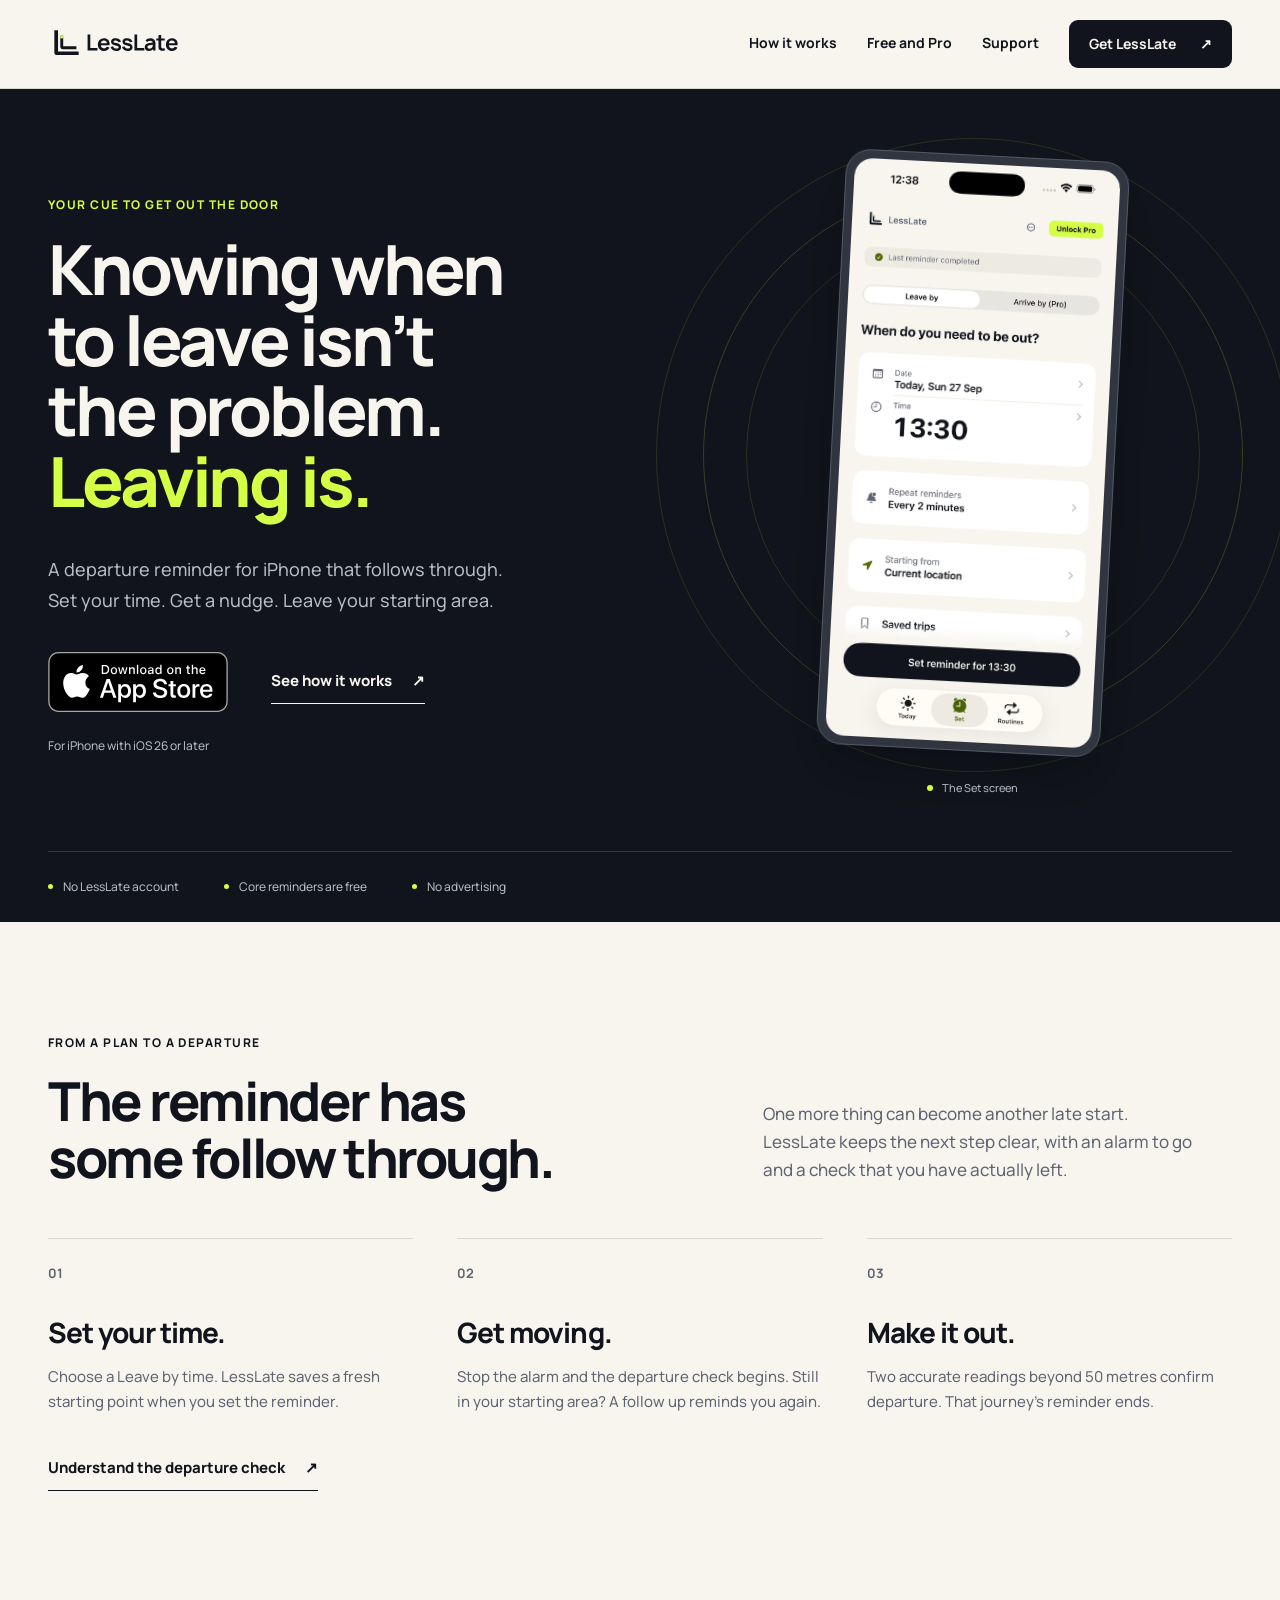
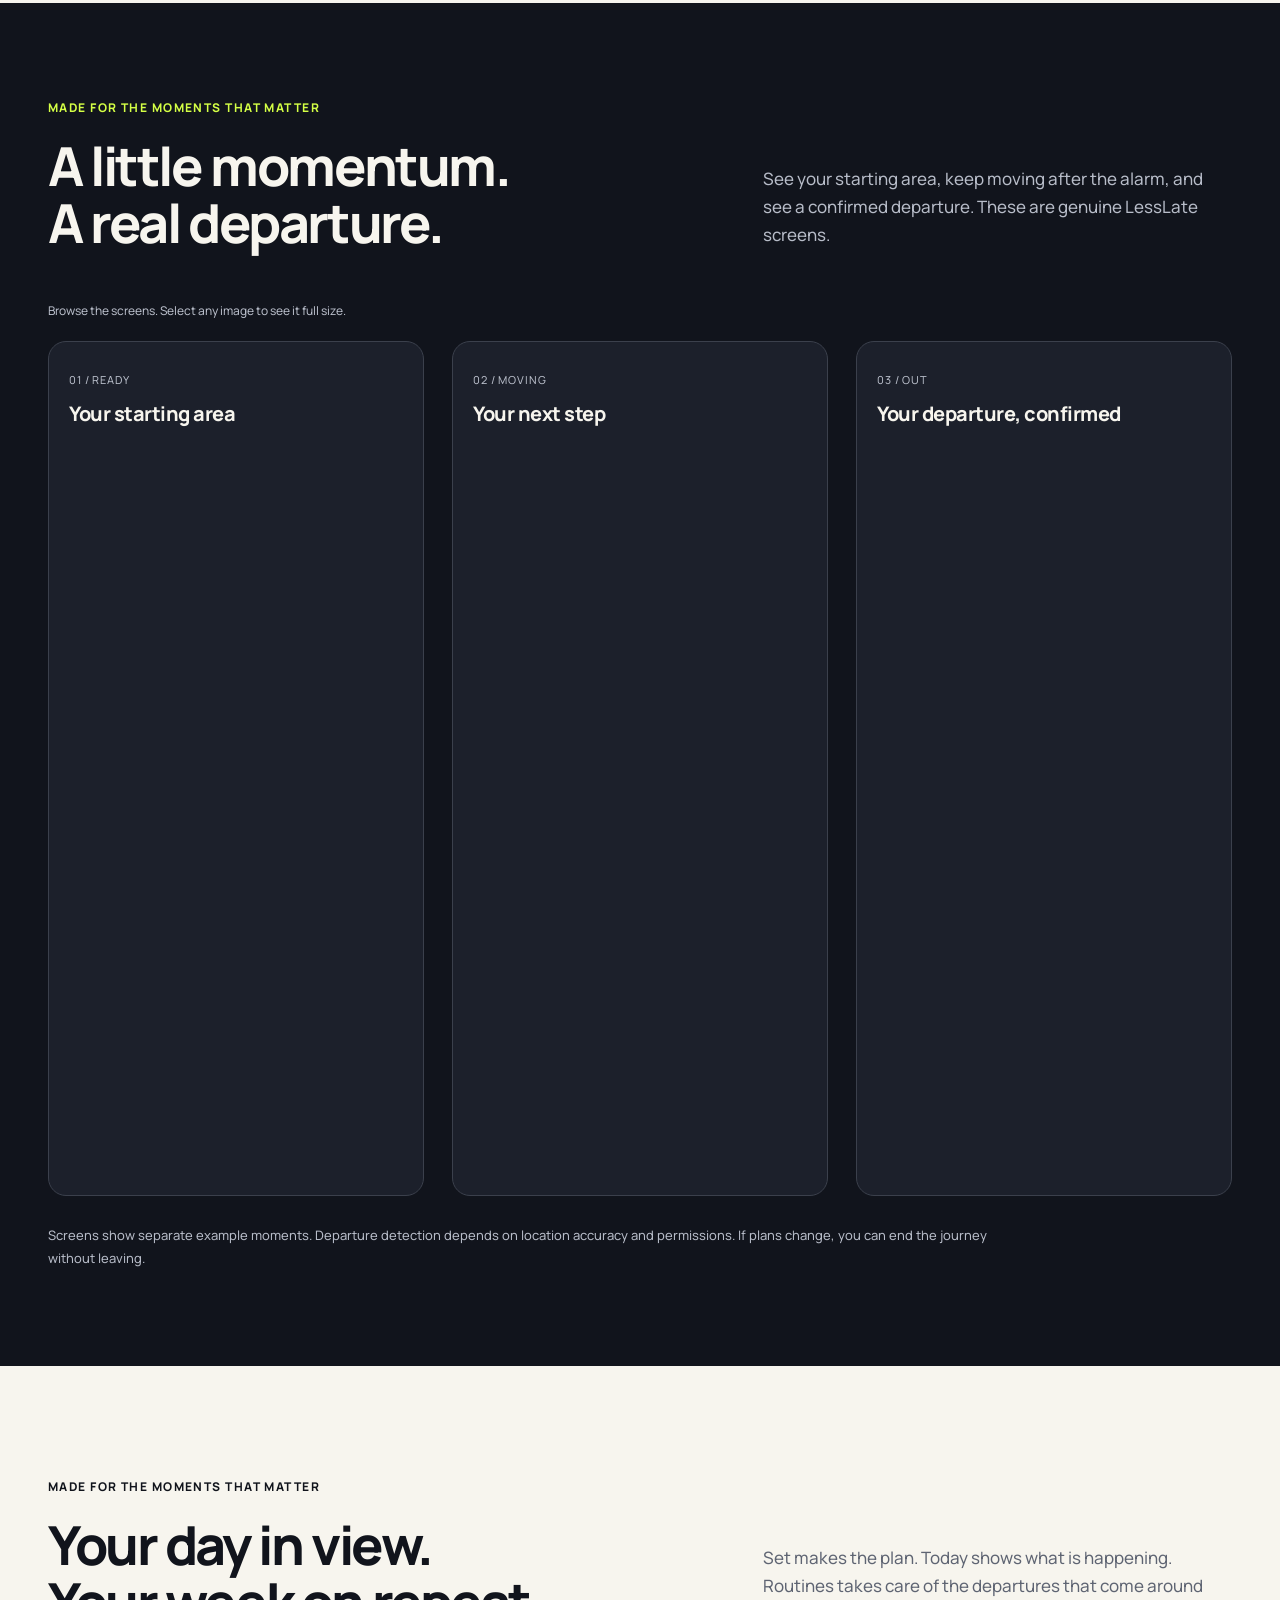
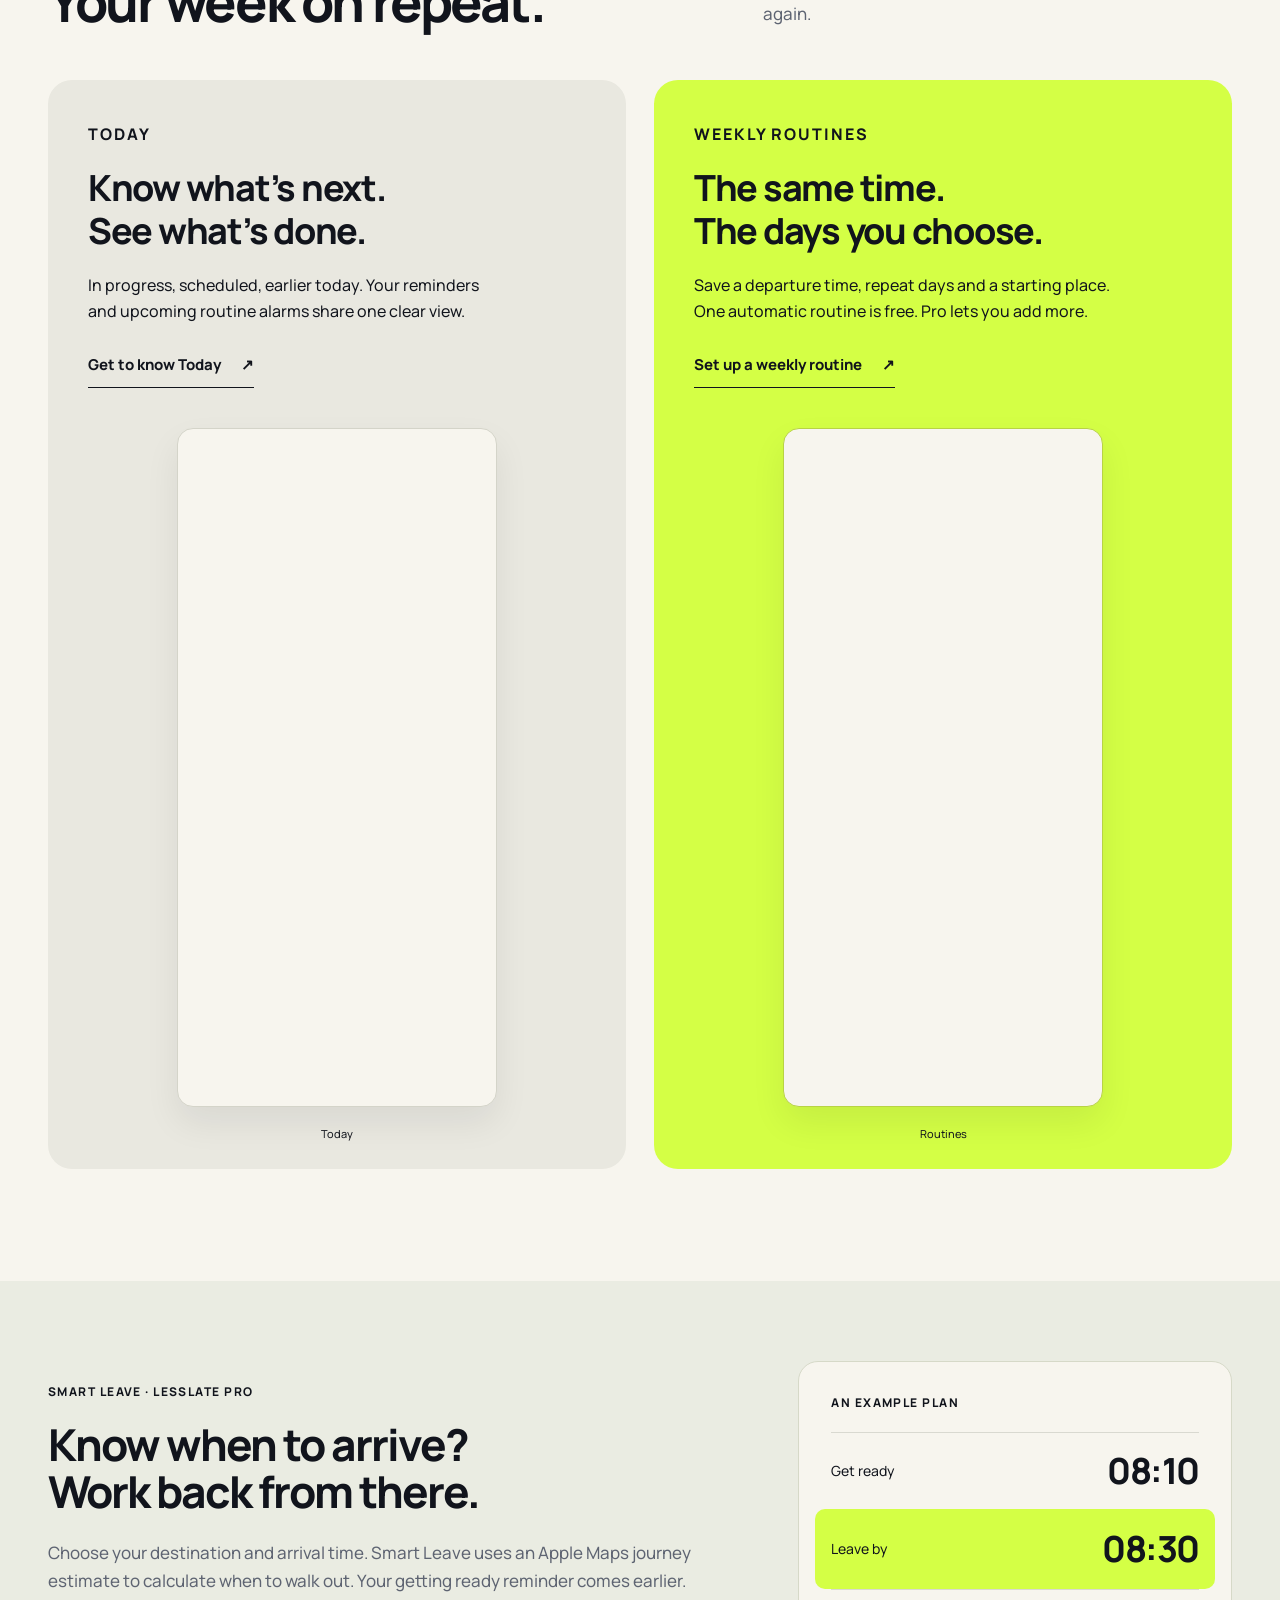
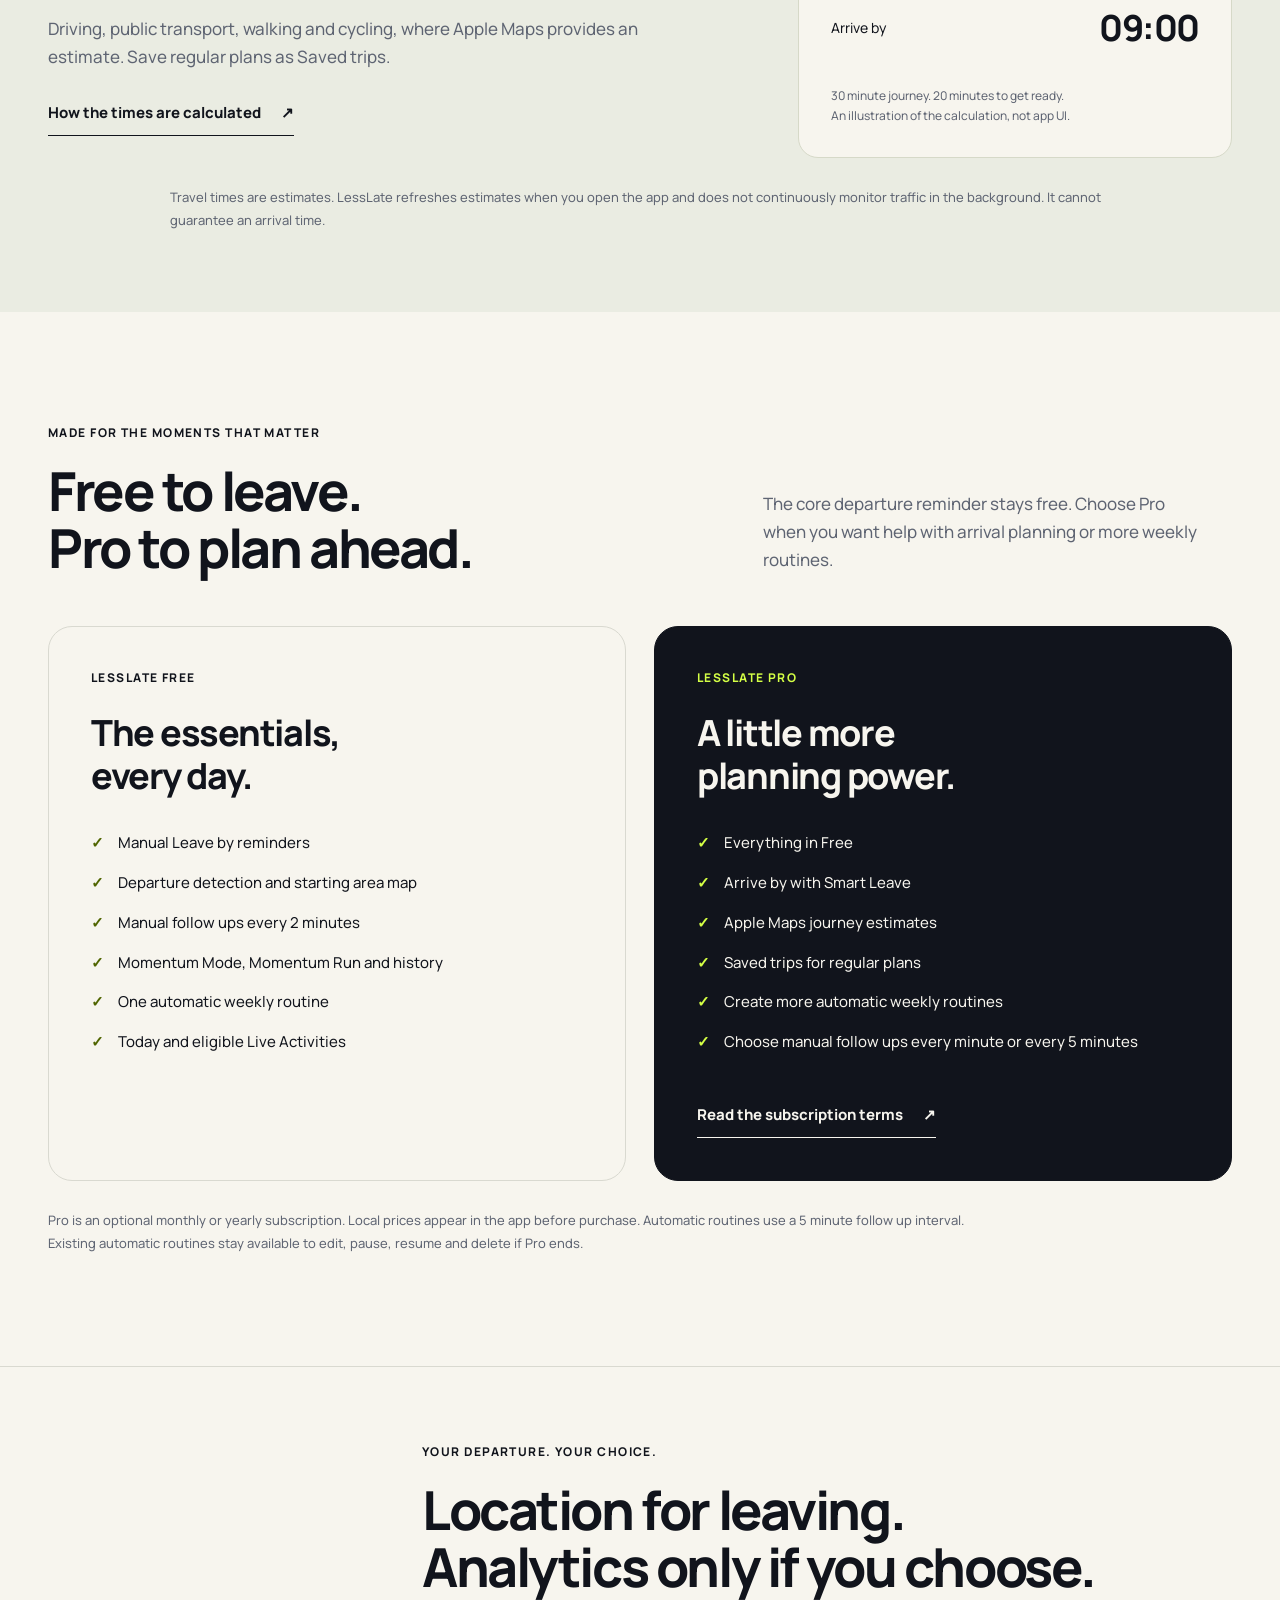
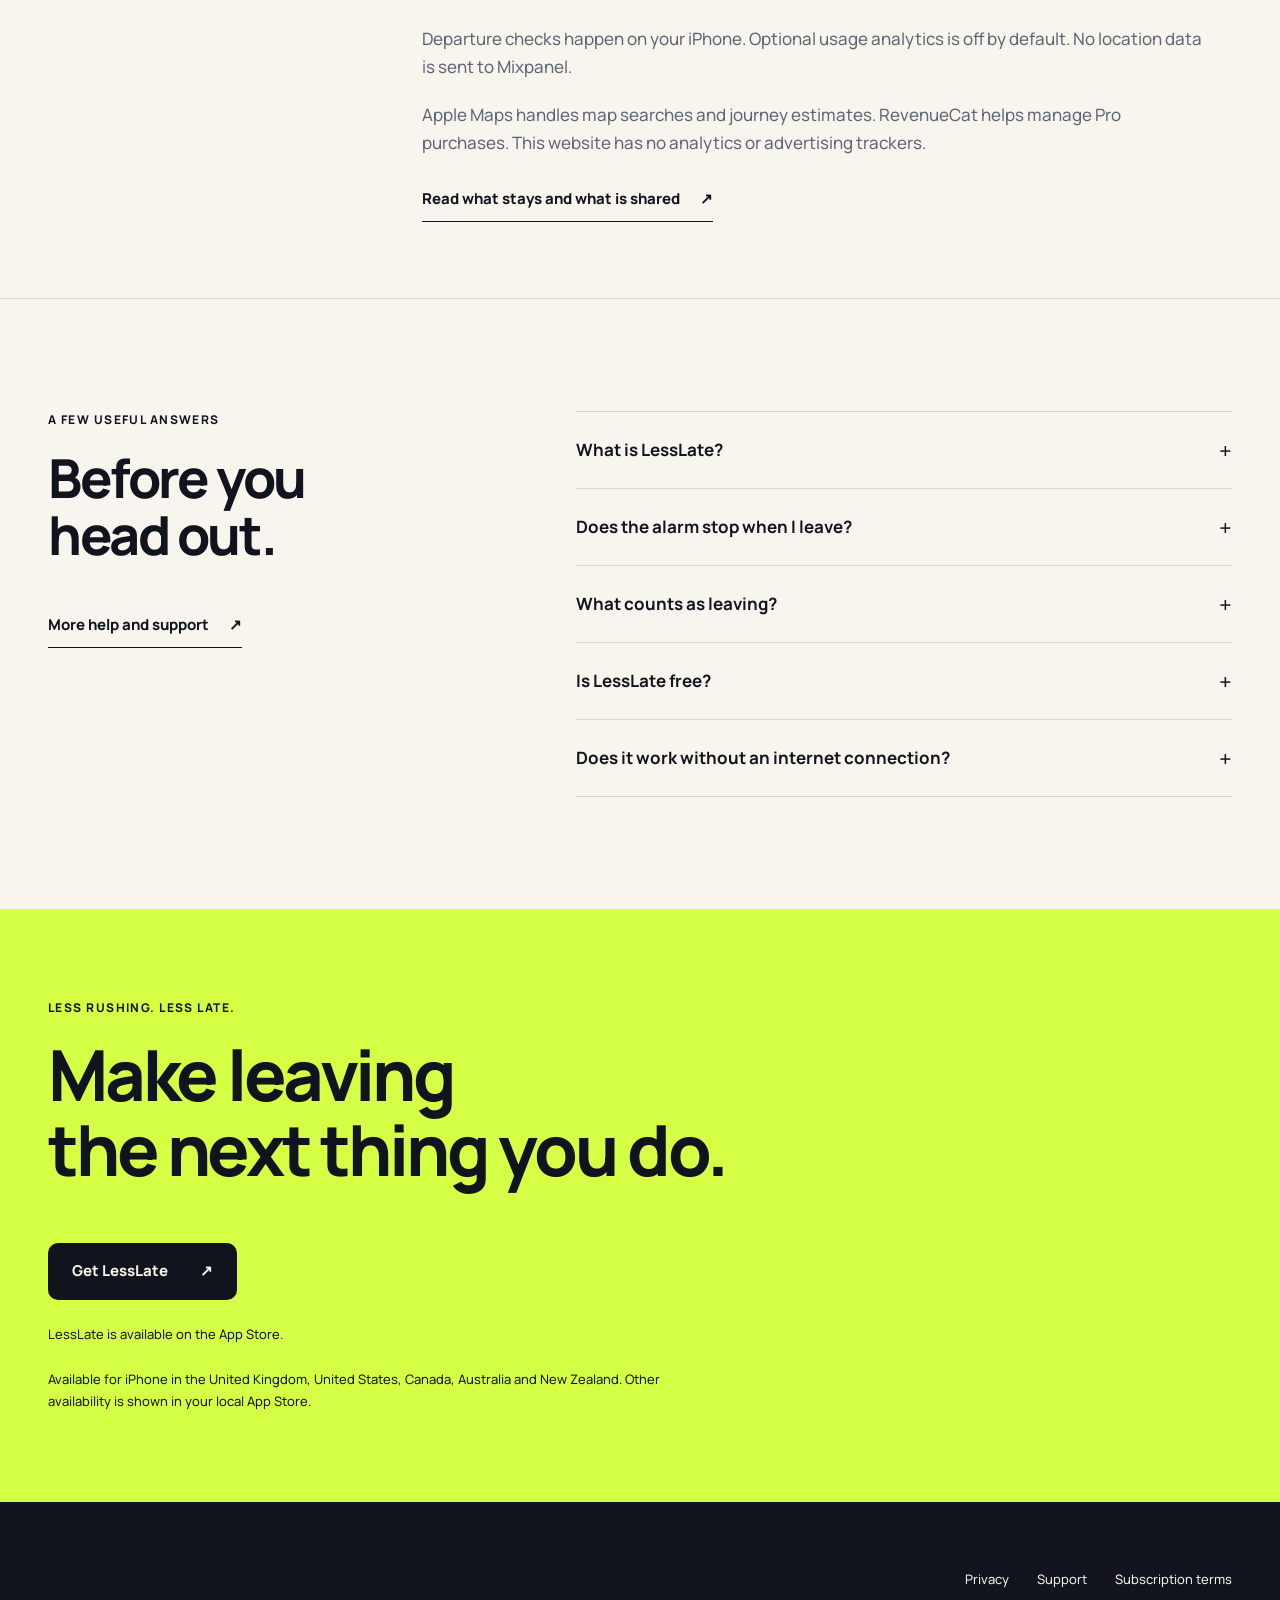
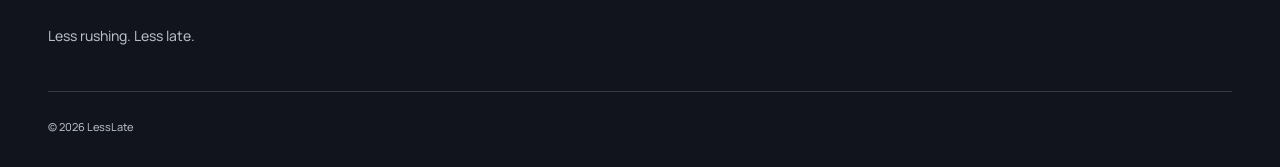
==== commit 369409f5: "Publish refreshed LessLate website" ====
--- a/index.html
+++ b/index.html
@@ -1,49 +1,11 @@
-<!doctype html>
-<html lang="en-GB">
-<head>
-<meta charset="utf-8">
-<meta name="viewport" content="width=device-width, initial-scale=1">
-<meta name="referrer" content="no-referrer">
-<meta http-equiv="Content-Security-Policy" content="default-src 'self'; base-uri 'none'; connect-src 'none'; font-src 'self'; form-action 'none'; frame-src 'none'; img-src 'self' data:; object-src 'none'; script-src 'none'; style-src 'self'; upgrade-insecure-requests">
-<title>LessLate | Knowing when to leave isn’t the problem. Leaving is.</title>
-<meta name="description" content="Leave by reminders that follow through. Departure detection, preparation alerts and optional Pro tools for arrival planning.">
-<link rel="canonical" href="https://lesslate.app/">
-<link rel="icon" href="assets/lesslate-app-icon.png" type="image/png">
-<link rel="stylesheet" href="styles.css">
-</head><body>
-<a class="skip" href="#main">Skip to content</a>
-<header class="site-header"><div class="wrap header-inner">
-<a class="brand" href="./" aria-label="LessLate home"><img src="assets/lesslate-wordmark.png" alt="LessLate" width="560" height="250"></a>
-<nav aria-label="Main navigation"><a href="#pro">Free &amp; Pro</a><a href="support/">Support</a><a href="privacy/">Privacy</a></nav>
-</div></header>
-<main id="main">
-<section class="hero wrap">
-<div><p class="eyebrow">A little help getting out the door</p>
-<h1>Knowing when to leave isn’t the problem. <span>Leaving is.</span></h1>
-<p class="hero-intro">Set your leave time. Get a heads-up to prepare, an alarm when it’s time to go and follow-up reminders if you’re still there. Leave, and the active reminder ends automatically.</p>
-<div class="actions"><a class="button" href="#how-it-works">See how it works</a><a class="text-link" href="#pro">Explore Free &amp; Pro</a></div>
-<p class="availability">Made for iPhone. Public App Store launch coming soon.</p></div>
-<figure class="hero-visual"><img src="assets/departure-build10.jpeg" alt="LessLate confirms departure within the five-minute allowance and counts it towards a Momentum Run." width="944" height="2048" fetchpriority="high"><figcaption>A real departure. A little momentum.</figcaption></figure>
-</section>
-<div class="wrap proof-strip"><span>No LessLate account</span><span>No adverts</span><span>Departure detected on your iPhone</span></div>
-<section class="section wrap" id="how-it-works">
-<div class="section-top"><div><p class="eyebrow">From a plan to a departure</p><h2>One clear purpose.<br>Help you actually leave.</h2></div><p>For the mornings, appointments and everyday plans when knowing the time isn’t quite enough.</p></div>
-<div class="steps">
-<article class="step"><span class="step-number" aria-hidden="true">01</span><h3>Make your plan</h3><p>Choose when you need to leave. LessLate captures a fresh, precise starting location when you commit, so you don’t have to reset it for every reminder.</p></article>
-<article class="step"><span class="step-number" aria-hidden="true">02</span><h3>Get ready. Then go.</h3><p>Preparation notifications help you keep track of the time. Your alarm signals when to leave. Still at your starting area? Follow-up alerts help you keep moving.</p><p class="small">Preparation notifications need notification permission.</p></article>
-<article class="step"><span class="step-number" aria-hidden="true">03</span><h3>Make it out the door</h3><p>LessLate confirms departure using two accurate location readings beyond 50 metres from your starting point. The active reminder then ends automatically.</p></article>
-</div></section>
-<section class="dark-section section"><div class="wrap feature-grid">
-<figure class="app-example"><img src="assets/arrive-by-example.png" alt="Arrive by setup with destination, arrival time, getting-ready time and four travel options." width="1206" height="2622" loading="lazy"><figcaption>Arrive by example with sample trip details.<br>Setup capture from version 1.1 (7).</figcaption></figure>
-<div class="feature-copy"><p class="eyebrow">Less mental maths <span class="tag">Pro</span></p><h2>Know when to arrive?<br>Work back from there.</h2><p>Choose your destination and arrival time. Smart Leave Time uses Apple Maps travel estimates to work out when to go, with time to get ready shown in your plan.</p>
-<ul class="feature-list"><li><h3>Travel your way</h3><p>Driving, public transport, walking or cycling, where estimates are available. Review the calculated leave time before you commit.</p></li><li><h3>Keep your regular trips</h3><p>Save routines so the next plan takes less effort. Applying a routine uses a fresh starting location and travel estimate.</p></li><li><h3>Choose your pressure</h3><p>Gentle every five minutes. Focused every two. Strong every minute. Pick the follow-up rhythm that suits you.</p></li></ul>
-<p class="small">Travel times are estimates, not a guarantee of arrival. LessLate does not continuously monitor traffic in the background.</p></div>
-</div></section>
-<section class="section wrap momentum"><div class="momentum-copy"><p class="eyebrow">Small wins count</p><h2>Build a<br>Momentum Run.</h2><p>Turn confirmed departures into a habit. Momentum Run and departure history are included in Free.</p><p>Make it beyond your starting area within five minutes after your planned leave time and the departure still counts towards your run.</p></div><div class="momentum-callout"><p class="big">5 minutes.<br>A little room.</p><p>The allowance protects your run. It doesn’t move the alarm or add time to your journey. For Arrive by plans, leaving later can still mean arriving later.</p></div></section>
-<section class="section pricing" id="pro"><div class="wrap"><div class="section-top"><div><p class="eyebrow">Start simple. Add more when you need it.</p><h2>Free to leave.<br>Pro to plan ahead.</h2></div><p>The core alarm and departure detection work in both. Pro adds arrival planning, saved routines and more pressure choices.</p></div>
-<div class="pricing-grid">
-<article class="plan"><h3>LessLate Free</h3><p class="price">£0</p><p class="annual">Your everyday Leave by reminder.</p><ul><li>Manual Leave by reminders</li><li>Fresh starting location and departure detection</li><li>Preparation notifications and eligible Live Activities</li><li>Focused follow-ups every two minutes</li><li>Momentum Mode, Momentum Run and history</li></ul><a class="text-link" href="support/#getting-started">How to get started</a></article>
-<article class="plan pro"><h3>LessLate Pro</h3><p class="price">£4.99 <small>/ month</small></p><p class="annual">Or £39.99 per year, billed yearly.</p><ul><li>Everything in Free</li><li>Arrive by and Smart Leave Time</li><li>Apple Maps travel estimates</li><li>Saved and recurring routine controls</li><li>Gentle and Strong follow-up choices</li></ul><a class="button lime" href="subscriptions/">How subscriptions work</a></article>
-</div><p class="pricing-notes small">UK prices shown. Local prices are displayed in the app before purchase. Pro is an auto-renewing subscription. Manage or cancel through Apple. Cancellation stops the next renewal; access continues until the paid period ends. Subscriptions will be available with the public launch.</p></div></section>
-<section class="section wrap privacy-band"><div><p class="eyebrow">Know what stays. Know what’s shared.</p><h2>Your departure.<br>Your business.</h2></div><div><p>Reminder records, routines and departure history are stored on your iPhone. Departure detection is processed there too.</p><p>Apple Maps handles map searches and travel estimates. RevenueCat helps manage Pro purchases and subscription reporting. No LessLate login, advertising SDK or cross-app advertising tracking.</p><a class="text-link" href="privacy/">Read the privacy policy</a></div></section>
-</main><footer class="footer"><div class="wrap"><div class="footer-top"><div><img class="footer-logo" src="assets/lesslate-wordmark.png" alt="LessLate" width="560" height="250"><p class="small muted">Be out the door when you planned.</p></div><nav class="footer-links" aria-label="Footer"><a href="support/">Support</a><a href="privacy/">Privacy policy</a><a href="subscriptions/">Subscriptions &amp; terms</a></nav></div><div class="footer-bottom"><p>© 2026 LessLate. Operated by Fidelis Akoh, United Kingdom.</p><a href="mailto:lesslateapp@gmail.com">lesslateapp@gmail.com</a></div></div></footer></body></html>
+<!DOCTYPE html>
+<html lang="en-GB"><head><meta charset="utf-8"><meta name="viewport" content="width=device-width, initial-scale=1"><meta http-equiv="Content-Security-Policy" content="default-src 'self'; base-uri 'none'; connect-src 'self'; font-src 'self'; form-action 'none'; frame-src 'none'; img-src 'self' data:; object-src 'none'; script-src 'self' 'sha256-5dxfGyKHKuRZKg19eCpwi1A2RKMVkUWNN1FDRjFIivA='; style-src 'self'; upgrade-insecure-requests"><meta name="referrer" content="strict-origin-when-cross-origin"><title>LessLate | Departure reminders that help you leave on time</title><meta name="description" content="Set a leave time, get follow up reminders and confirm your departure with LessLate for iPhone. Explore LessLate and download the app."><meta name="robots" content="index, follow, max-image-preview:large"><link rel="canonical" href="https://lesslate.app/"><meta name="theme-color" content="#11141c"><meta name="apple-itunes-app" content="app-id=6799200806"><link rel="icon" href="/favicon.svg" type="image/svg+xml"><link rel="apple-touch-icon" href="/assets/apple-touch-icon.png"><meta property="og:type" content="website"><meta property="og:site_name" content="LessLate"><meta property="og:locale" content="en_GB"><meta property="og:title" content="LessLate | Departure reminders that help you leave on time"><meta property="og:description" content="Set a leave time, get follow up reminders and confirm your departure with LessLate for iPhone. Explore LessLate and download the app."><meta property="og:url" content="https://lesslate.app/"><meta property="og:image" content="https://lesslate.app/assets/lesslate-social-preview.png"><meta property="og:image:width" content="1200"><meta property="og:image:height" content="630"><meta property="og:image:alt" content="LessLate. Knowing when to leave isn’t the problem. Leaving is."><meta name="twitter:card" content="summary_large_image"><meta name="twitter:title" content="LessLate | Departure reminders that help you leave on time"><meta name="twitter:description" content="Set a leave time, get follow up reminders and confirm your departure with LessLate for iPhone. Explore LessLate and download the app."><meta name="twitter:image" content="https://lesslate.app/assets/lesslate-social-preview.png"><meta name="twitter:image:alt" content="LessLate departure reminders for iPhone."><link rel="preload" href="/assets/fonts/manrope-variable.woff2" as="font" type="font/woff2" crossorigin><link rel="stylesheet" href="/styles.css"><noscript><link rel="stylesheet" href="/no-script.css"></noscript><script src="/site.js" defer></script><script type="application/ld+json">{"@context":"https://schema.org","@graph":[{"@type":"WebSite","@id":"https://lesslate.app/#website","url":"https://lesslate.app/","name":"LessLate","inLanguage":"en-GB"},{"@type":"WebPage","@id":"https://lesslate.app/#webpage","url":"https://lesslate.app/","name":"LessLate | Departure reminders that help you leave on time","description":"Set a leave time, get follow up reminders and confirm your departure with LessLate for iPhone. Explore LessLate and download the app.","inLanguage":"en-GB","isPartOf":{"@id":"https://lesslate.app/#website"},"about":{"@id":"https://lesslate.app/#app"}},{"@type":"MobileApplication","@id":"https://lesslate.app/#app","name":"LessLate","url":"https://lesslate.app/","downloadUrl":"https://apps.apple.com/gb/app/lesslate/id6799200806","sameAs":"https://apps.apple.com/gb/app/lesslate/id6799200806","applicationCategory":"ProductivityApplication","operatingSystem":"iOS 26.0 or later","image":"https://lesslate.app/assets/lesslate-icon.png","description":"A departure reminder app for iPhone. Set a leave time and receive follow up reminders until departure is detected, or end the reminder when plans change."}]}</script></head><body><a class="skip-link" href="#main">Skip to content</a><header class="site-header"><div class="wrap header-inner"><a class="logo" href="/" aria-label="LessLate home"><img src="/assets/brand/lockup-night.svg" alt="LessLate" width="148" height="38"></a><button class="menu-toggle" type="button" aria-expanded="false" aria-controls="site-nav">Menu <span aria-hidden="true">+</span></button><nav id="site-nav" aria-label="Main navigation"><a href="/how-it-works/">How it works</a><a href="/#pro">Free and Pro</a><a href="/support/">Support</a><a class="nav-download" href="https://apps.apple.com/gb/app/lesslate/id6799200806">Get LessLate <span aria-hidden="true">↗</span></a></nav></div></header><main id="main">
+<section class="hero night"><div class="wrap hero-grid"><div class="hero-copy"><p class="eyebrow signal-text">Your cue to get out the door</p><h1>Knowing when<br class="desktop-br"> to leave isn’t<br class="desktop-br"> the problem.<br> <span>Leaving is.</span></h1><p class="hero-lede">A departure reminder for iPhone that follows through. Set your time. Get a nudge. Leave your starting area.</p><div class="hero-actions"><a class="store-badge" href="https://apps.apple.com/gb/app/lesslate/id6799200806" aria-label="Download LessLate on the App Store"><img src="/assets/app-store-badge.svg" alt="Download on the App Store" width="180" height="60"></a><a class="text-link light-link" href="/how-it-works/">See how it works <span aria-hidden="true">↗</span></a></div><p class="download-note">For iPhone with iOS 26 or later</p></div><figure class="hero-product"><div class="orbit" aria-hidden="true"></div><div class="hero-screen"><a class="screen-link" href="/assets/build14/lesslate-set-1320.webp" aria-label="View full size: Set a Leave by time and repeat reminders in LessLate"><picture><source type="image/avif" srcset="/assets/build14/lesslate-set-440.avif 440w, /assets/build14/lesslate-set-880.avif 880w" sizes="(max-width: 600px) 80vw, 340px"><source type="image/webp" srcset="/assets/build14/lesslate-set-440.webp 440w, /assets/build14/lesslate-set-880.webp 880w, /assets/build14/lesslate-set-1320.webp 1320w" sizes="(max-width: 600px) 80vw, 340px"><img src="/assets/build14/lesslate-set-880.webp" alt="Set a Leave by time and repeat reminders in LessLate" width="1320" height="2868" fetchpriority="high" decoding="async"></picture></a></div><figcaption><span class="status-dot" aria-hidden="true"></span> The Set screen</figcaption></figure></div><div class="wrap hero-facts"><span>No LessLate account</span><span>Core reminders are free</span><span>No advertising</span></div></section>
+<section class="section wrap" id="how-it-works"><div class="section-heading"><div><p class="eyebrow">From a plan to a departure</p><h2>The reminder has<br> some follow through.</h2></div><p>One more thing can become another late start. LessLate keeps the next step clear, with an alarm to go and a check that you have actually left.</p></div><ol class="steps"><li><span class="step-number">01</span><h3>Set your time.</h3><p>Choose a Leave by time. LessLate saves a fresh starting point when you set the reminder.</p></li><li><span class="step-number">02</span><h3>Get moving.</h3><p>Stop the alarm and the departure check begins. Still in your starting area? A follow up reminds you again.</p></li><li><span class="step-number">03</span><h3>Make it out.</h3><p>Two accurate readings beyond 50 metres confirm departure. That journey’s reminder ends.</p></li></ol><a class="text-link" href="/how-it-works/#departure">Understand the departure check <span aria-hidden="true">↗</span></a></section>
+<section class="journey-section night"><div class="wrap"><div class="section-heading"><div><span class="eyebrow">Made for the moments that matter</span><h2>A little momentum.<br> A real departure.</h2></div><p>See your starting area, keep moving after the alarm, and see a confirmed departure. These are genuine LessLate screens.</p></div><p class="gallery-hint">Browse the screens. Select any image to see it full size.</p><div class="screen-gallery" role="region" aria-label="The departure journey, three screenshots" tabindex="0"><figure class="journey-card"><figcaption><span>01 / Ready</span><h3>Your starting area</h3></figcaption><a class="screen-link" href="/assets/build14/lesslate-armed-1320.webp" aria-label="View full size: A saved starting area and an armed reminder"><picture><source type="image/avif" srcset="/assets/build14/lesslate-armed-440.avif 440w, /assets/build14/lesslate-armed-880.avif 880w" sizes="(max-width: 600px) 80vw, 340px"><source type="image/webp" srcset="/assets/build14/lesslate-armed-440.webp 440w, /assets/build14/lesslate-armed-880.webp 880w, /assets/build14/lesslate-armed-1320.webp 1320w" sizes="(max-width: 600px) 80vw, 340px"><img src="/assets/build14/lesslate-armed-880.webp" alt="A saved starting area and an armed reminder" width="1320" height="2868" loading="lazy" decoding="async"></picture></a></figure><figure class="journey-card"><figcaption><span>02 / Moving</span><h3>Your next step</h3></figcaption><a class="screen-link" href="/assets/build14/lesslate-active-1320.webp" aria-label="View full size: Momentum Mode checking departure, with elapsed time and distance"><picture><source type="image/avif" srcset="/assets/build14/lesslate-active-440.avif 440w, /assets/build14/lesslate-active-880.avif 880w" sizes="(max-width: 600px) 80vw, 340px"><source type="image/webp" srcset="/assets/build14/lesslate-active-440.webp 440w, /assets/build14/lesslate-active-880.webp 880w, /assets/build14/lesslate-active-1320.webp 1320w" sizes="(max-width: 600px) 80vw, 340px"><img src="/assets/build14/lesslate-active-880.webp" alt="Momentum Mode checking departure, with elapsed time and distance" width="1320" height="2868" loading="lazy" decoding="async"></picture></a></figure><figure class="journey-card"><figcaption><span>03 / Out</span><h3>Your departure, confirmed</h3></figcaption><a class="screen-link" href="/assets/build14/lesslate-confirmed-1320.webp" aria-label="View full size: Departure confirmed and a Momentum Run recorded"><picture><source type="image/avif" srcset="/assets/build14/lesslate-confirmed-440.avif 440w, /assets/build14/lesslate-confirmed-880.avif 880w" sizes="(max-width: 600px) 80vw, 340px"><source type="image/webp" srcset="/assets/build14/lesslate-confirmed-440.webp 440w, /assets/build14/lesslate-confirmed-880.webp 880w, /assets/build14/lesslate-confirmed-1320.webp 1320w" sizes="(max-width: 600px) 80vw, 340px"><img src="/assets/build14/lesslate-confirmed-880.webp" alt="Departure confirmed and a Momentum Run recorded" width="1320" height="2868" loading="lazy" decoding="async"></picture></a></figure></div><div class="gallery-controls" hidden><button type="button" class="gallery-prev" aria-label="Previous screenshot" disabled>←</button><span class="gallery-count" aria-live="polite">1 of 3</span><button type="button" class="gallery-next" aria-label="Next screenshot">→</button></div><p class="section-note">Screens show separate example moments. Departure detection depends on location accuracy and permissions. If plans change, you can end the journey without leaving.</p></div></section>
+<section class="section wrap" id="today-and-routines"><div class="section-heading"><div><span class="eyebrow">Made for the moments that matter</span><h2>Your day in view.<br> Your week on repeat.</h2></div><p>Set makes the plan. Today shows what is happening. Routines takes care of the departures that come around again.</p></div><div class="feature-pair"><article class="feature-card reveal"><div class="feature-copy"><p class="eyebrow">Today</p><h3>Know what’s next.<br> See what’s done.</h3><p>In progress, scheduled, earlier today. Your reminders and upcoming routine alarms share one clear view.</p><a class="text-link" href="/support/#today">Get to know Today <span aria-hidden="true">↗</span></a></div><figure><a class="screen-link" href="/assets/build14/lesslate-today-1320.webp" aria-label="View full size: Today showing scheduled reminders and an earlier confirmed departure"><picture><source type="image/avif" srcset="/assets/build14/lesslate-today-440.avif 440w, /assets/build14/lesslate-today-880.avif 880w" sizes="(max-width: 600px) 80vw, 340px"><source type="image/webp" srcset="/assets/build14/lesslate-today-440.webp 440w, /assets/build14/lesslate-today-880.webp 880w, /assets/build14/lesslate-today-1320.webp 1320w" sizes="(max-width: 600px) 80vw, 340px"><img src="/assets/build14/lesslate-today-880.webp" alt="Today showing scheduled reminders and an earlier confirmed departure" width="1320" height="2868" loading="lazy" decoding="async"></picture></a><figcaption>Today</figcaption></figure></article><article class="feature-card lime-card reveal"><div class="feature-copy"><p class="eyebrow">Weekly Routines</p><h3>The same time.<br> The days you choose.</h3><p>Save a departure time, repeat days and a starting place. One automatic routine is free. Pro lets you add more.</p><a class="text-link" href="/support/#routines">Set up a weekly routine <span aria-hidden="true">↗</span></a></div><figure><a class="screen-link" href="/assets/build14/lesslate-routines-1320.webp" aria-label="View full size: An enabled Morning commute routine on weekdays at 8:30"><picture><source type="image/avif" srcset="/assets/build14/lesslate-routines-440.avif 440w, /assets/build14/lesslate-routines-880.avif 880w" sizes="(max-width: 600px) 80vw, 340px"><source type="image/webp" srcset="/assets/build14/lesslate-routines-440.webp 440w, /assets/build14/lesslate-routines-880.webp 880w, /assets/build14/lesslate-routines-1320.webp 1320w" sizes="(max-width: 600px) 80vw, 340px"><img src="/assets/build14/lesslate-routines-880.webp" alt="An enabled Morning commute routine on weekdays at 8:30" width="1320" height="2868" loading="lazy" decoding="async"></picture></a><figcaption>Routines</figcaption></figure></article></div></section>
+<section class="smart-section"><div class="wrap smart-grid"><div><p class="eyebrow">Smart Leave · LessLate Pro</p><h2>Know when to arrive?<br> Work back from there.</h2><p>Choose your destination and arrival time. Smart Leave uses an Apple Maps journey estimate to calculate when to walk out. Your getting ready reminder comes earlier.</p><p>Driving, public transport, walking and cycling, where Apple Maps provides an estimate. Save regular plans as Saved trips.</p><a class="text-link" href="/how-it-works/#smart-leave">How the times are calculated <span aria-hidden="true">↗</span></a></div><div class="time-example"><p class="eyebrow">An example plan</p><dl><div><dt>Get ready</dt><dd>08:10</dd></div><div class="time-highlight"><dt>Leave by</dt><dd>08:30</dd></div><div><dt>Arrive by</dt><dd>09:00</dd></div></dl><p>30 minute journey. 20 minutes to get ready.<br> An illustration of the calculation, not app UI.</p></div></div><p class="wrap section-note">Travel times are estimates. LessLate refreshes estimates when you open the app and does not continuously monitor traffic in the background. It cannot guarantee an arrival time.</p></section>
+<section class="section wrap" id="pro"><div class="section-heading"><div><span class="eyebrow">Made for the moments that matter</span><h2>Free to leave.<br> Pro to plan ahead.</h2></div><p>The core departure reminder stays free. Choose Pro when you want help with arrival planning or more weekly routines.</p></div><div class="plans"><article class="plan"><p class="eyebrow">LessLate Free</p><h3>The essentials,<br> every day.</h3><ul class="check-list"><li>Manual Leave by reminders</li><li>Departure detection and starting area map</li><li>Manual follow ups every 2 minutes</li><li>Momentum Mode, Momentum Run and history</li><li>One automatic weekly routine</li><li>Today and eligible Live Activities</li></ul></article><article class="plan pro-plan"><p class="eyebrow">LessLate Pro</p><h3>A little more<br> planning power.</h3><ul class="check-list"><li>Everything in Free</li><li>Arrive by with Smart Leave</li><li>Apple Maps journey estimates</li><li>Saved trips for regular plans</li><li>Create more automatic weekly routines</li><li>Choose manual follow ups every minute or every 5 minutes</li></ul><a class="text-link" href="/subscriptions/">Read the subscription terms <span aria-hidden="true">↗</span></a></article></div><p class="section-note">Pro is an optional monthly or yearly subscription. Local prices appear in the app before purchase. Automatic routines use a 5 minute follow up interval. Existing automatic routines stay available to edit, pause, resume and delete if Pro ends.</p></section>
+<section class="privacy-band"><div class="wrap privacy-grid"><img src="/assets/brand/symbol.svg" alt="" width="94" height="94" loading="lazy"><div><p class="eyebrow">Your departure. Your choice.</p><h2>Location for leaving.<br> Analytics only if you choose.</h2><p>Departure checks happen on your iPhone. Optional usage analytics is off by default. No location data is sent to Mixpanel.</p><p>Apple Maps handles map searches and journey estimates. RevenueCat helps manage Pro purchases. This website has no analytics or advertising trackers.</p><a class="text-link" href="/privacy/">Read what stays and what is shared <span aria-hidden="true">↗</span></a></div></div></section>
+<section class="section wrap faq-section"><div><p class="eyebrow">A few useful answers</p><h2>Before you<br>  head out.</h2><a class="text-link" href="/support/">More help and support <span aria-hidden="true">↗</span></a></div><div class="faq-list"><details><summary>What is LessLate?</summary><p>LessLate is a departure reminder app for iPhone. Choose when to leave, get an alarm, and receive follow up reminders if you have not left your saved starting area. It is for everyday plans when knowing the time does not always turn into getting out the door.</p></details><details><summary>Does the alarm stop when I leave?</summary><p>Stopping an alarm starts the departure check. Once LessLate confirms that you have left the starting area, that journey’s active reminder and follow ups end. You can also end a journey yourself if your plans change.</p></details><details><summary>What counts as leaving?</summary><p>LessLate looks for two consecutive accurate location readings more than 50 metres from your saved starting point. Always Location access and Precise Location are needed for departure checks while your iPhone is locked or you are using another app.</p></details><details><summary>Is LessLate free?</summary><p>Manual Leave by reminders, departure detection and Momentum Mode are free. One automatic weekly routine is also included. Pro adds Arrive by planning, saved trips, more automatic routines and more manual reminder intervals.</p></details><details><summary>Does it work without an internet connection?</summary><p>The core manual alarm and departure check can work without an internet connection, with the required permissions and a usable location signal. Map searches, journey estimates, purchases and restoration need a connection.</p></details></div></section>
+<section class="final-cta"><div class="wrap"><p class="eyebrow">Less rushing. Less late.</p><h2>Make leaving<br> the next thing you do.</h2><a class="button" href="https://apps.apple.com/gb/app/lesslate/id6799200806">Get LessLate <span aria-hidden="true">↗</span></a><p>LessLate is available on the App Store.</p><p class="availability">Available for iPhone in the United Kingdom, United States, Canada, Australia and New Zealand. Other availability is shown in your local App Store.</p></div></section></main><footer class="site-footer"><div class="wrap footer-top"><div><a class="logo" href="/" aria-label="LessLate home"><img src="/assets/brand/lockup-reverse.svg" alt="LessLate" width="148" height="38" loading="lazy"></a><p>Less rushing. Less late.</p></div><nav aria-label="Footer"><a href="/privacy/">Privacy</a><a href="/support/">Support</a><a href="/subscriptions/">Subscription terms</a></nav></div><div class="wrap footer-bottom"><p>© 2026 LessLate</p></div></footer></body></html>
--- a/styles.css
+++ b/styles.css
@@ -1,16 +1,42 @@
-:root{--chalk:#f7f5ee;--night:#11141c;--signal:#d4ff45;--soft:#1a1e29;--paper:#eceae1;--slate:#5e6472;--fog:#aeb4c0;--line:#d6d5cd}
-*{box-sizing:border-box}html{scroll-behavior:smooth;scroll-padding-top:30px}body{margin:0;background:var(--chalk);color:var(--night);font-family:-apple-system,BlinkMacSystemFont,"Segoe UI",Helvetica,Arial,sans-serif;font-size:1rem;line-height:1.6;-webkit-font-smoothing:antialiased}
-a{color:inherit;text-underline-offset:5px}a:hover{text-decoration-thickness:2px}a:focus-visible,summary:focus-visible{outline:3px solid #687f00;outline-offset:5px}img{max-width:100%;height:auto;display:block}h1,h2,h3,p,figure{margin:0}h1,h2,h3{line-height:1.05;letter-spacing:-.04em}h1{font-size:clamp(2.8rem,5.7vw,5.4rem);font-weight:800}h2{font-size:clamp(2rem,4.1vw,3.8rem);font-weight:780}h3{font-size:1.4rem;letter-spacing:-.025em;line-height:1.2}p+p{margin-top:1em}ul,ol{padding-left:1.3em}li+li{margin-top:.6em}.wrap{width:min(1200px,calc(100% - 64px));margin-inline:auto}.section{padding-block:104px}.eyebrow{font-size:.875rem;font-weight:700;letter-spacing:.1em;text-transform:uppercase;margin-bottom:22px}.muted{color:var(--slate)}.small{font-size:.875rem;line-height:1.6}.skip{position:absolute;left:20px;top:-80px;background:var(--signal);padding:12px;z-index:5}.skip:focus{top:8px}
-.site-header{border-bottom:1px solid var(--line)}.header-inner{display:flex;align-items:center;justify-content:space-between;gap:24px;min-height:98px}.brand img{width:196px}.site-header nav{display:flex;gap:28px;align-items:center;flex-wrap:wrap}.site-header nav a{text-decoration:none;font-size:.94rem;font-weight:650;padding-block:10px}.site-header nav a[aria-current=page]{text-decoration:underline;text-decoration-thickness:2px}
-.hero{display:grid;grid-template-columns:1.1fr .9fr;align-items:center;gap:60px;padding-block:74px 92px}.hero h1 span{display:block;text-decoration:underline;text-decoration-color:var(--signal);text-decoration-thickness:.15em;text-underline-offset:.07em}.hero-intro{font-size:1.2rem;color:var(--slate);max-width:32em;margin-top:30px}.actions{display:flex;align-items:center;gap:24px;flex-wrap:wrap;margin-top:32px}.button{display:inline-flex;align-items:center;justify-content:center;min-height:54px;padding:14px 24px;border-radius:14px;background:var(--night);color:var(--chalk);font-weight:700;text-decoration:none;text-align:center}.button:hover{background:#303643}.button.lime{background:var(--signal);color:var(--night)}.text-link{font-weight:650}.availability{font-size:.875rem;margin-top:22px;color:var(--slate)}
-.hero-visual{padding:34px 42px;border-radius:36px;background:var(--paper)}.hero-visual img{width:270px;margin:auto;border-radius:28px;border:1px solid #11141c22;box-shadow:0 24px 44px #11141c14}.hero-visual figcaption{text-align:center;margin-top:20px;font-size:.875rem;color:var(--slate)}.proof-strip{display:flex;justify-content:space-between;gap:20px;border-top:1px solid var(--line);border-bottom:1px solid var(--line);padding-block:22px;font-size:.94rem;font-weight:650;flex-wrap:wrap}
-.section-top{display:grid;grid-template-columns:1.1fr .9fr;gap:72px;align-items:end;margin-bottom:48px}.section-top>p{color:var(--slate);font-size:1.1rem;max-width:31em}.steps{display:grid;grid-template-columns:repeat(3,1fr);gap:40px}.step{border-top:1px solid var(--line);padding-top:24px}.step-number{font-size:2.6rem;font-weight:750;letter-spacing:-.06em;display:block;margin-bottom:30px}.step h3{margin-bottom:16px}.step p{color:var(--slate)}.step .small{margin-top:16px}
-.dark-section{background:var(--night);color:var(--chalk)}.feature-grid{display:grid;grid-template-columns:.85fr 1.15fr;align-items:center;gap:100px}.app-example{max-width:300px;margin:auto}.app-example img{border-radius:26px;border:1px solid #ffffff30}.app-example figcaption{font-size:.875rem;color:var(--fog);margin-top:16px;text-align:center}.feature-copy>p:not(.eyebrow){color:var(--fog);margin-top:24px;font-size:1.125rem}.feature-list{list-style:none;padding:0;margin:30px 0 0}.feature-list li{padding:20px 0;border-top:1px solid #ffffff26}.feature-list h3{font-size:1.2rem;margin-bottom:8px}.feature-list p{color:var(--fog)}.tag{display:inline-block;color:var(--night);background:var(--signal);padding:5px 12px;border-radius:8px;letter-spacing:.06em;font-size:.8rem;vertical-align:middle;margin-left:12px}
-.momentum{display:grid;grid-template-columns:1fr 1fr;gap:80px;align-items:center}.momentum-callout{background:var(--signal);border-radius:24px;padding:44px}.momentum-callout .big{font-size:clamp(3rem,6vw,5rem);letter-spacing:-.06em;font-weight:800;line-height:1.05}.momentum-callout p{margin-top:22px}.momentum-copy p{color:var(--slate);margin-top:22px}
-.pricing{background:var(--paper)}.pricing-grid{display:grid;grid-template-columns:1fr 1fr;gap:24px}.plan{background:var(--chalk);padding:40px;border-radius:24px}.plan.pro{background:var(--night);color:var(--chalk)}.plan h3{font-size:2rem}.plan .price{font-size:3.2rem;letter-spacing:-.06em;line-height:1.1;font-weight:750;margin-top:24px}.price small{font-size:1rem;letter-spacing:0;font-weight:500}.annual{margin-top:10px;font-size:1.1rem}.plan ul{list-style:none;padding:0;margin:28px 0}.plan li{border-top:1px solid var(--line);padding-top:12px}.plan.pro li{border-color:#ffffff26}.plan.pro .small{color:var(--fog)}.pricing-notes{margin-top:24px;color:var(--slate);max-width:76ch}
-.privacy-band{display:grid;grid-template-columns:1fr 1fr;gap:80px}.privacy-band p{color:var(--slate);margin-bottom:24px}.footer{border-top:1px solid var(--line);padding-block:42px}.footer-top{display:flex;justify-content:space-between;gap:32px;align-items:start}.footer-logo{width:174px}.footer-links{display:flex;gap:24px;flex-wrap:wrap;font-size:.94rem}.footer-bottom{display:flex;justify-content:space-between;gap:24px;margin-top:30px;color:var(--slate);font-size:.875rem;flex-wrap:wrap}
-.document-header{padding-block:70px 50px;max-width:850px}.document-header h1{font-size:clamp(2.8rem,6vw,4.8rem)}.document-header .lead{font-size:1.2rem;color:var(--slate);margin-top:24px;max-width:52ch}.document-header .updated{font-size:.875rem;margin-top:20px;color:var(--slate)}.document-grid{display:grid;grid-template-columns:230px minmax(0,1fr);gap:80px;padding-bottom:100px}.toc{align-self:start;position:sticky;top:30px;border-top:1px solid var(--line);padding-top:20px}.toc p{font-weight:700;margin-bottom:14px}.toc a{display:block;padding:8px 0;text-decoration:none;color:var(--slate);font-size:.94rem}.toc a:hover{text-decoration:underline}.prose{max-width:760px;min-width:0}.prose section+section{margin-top:44px;padding-top:36px;border-top:1px solid var(--line)}.prose h2{font-size:1.65rem;letter-spacing:-.025em;line-height:1.2;margin-bottom:18px}.prose h3{font-size:1.125rem;margin:24px 0 12px}.prose p,.prose li{color:#434958}.prose a{overflow-wrap:anywhere}.notice{background:var(--paper);padding:24px;border-radius:18px;margin-bottom:36px}.notice p{color:var(--night)}.notice strong{display:block;margin-bottom:8px}.faq{border-top:1px solid var(--line);padding:20px 0}.faq:last-child{border-bottom:1px solid var(--line)}summary{cursor:pointer;font-weight:700;font-size:1.1rem;line-height:1.4;padding-right:20px}details p{margin-top:16px}details ul{color:var(--slate)}.support-intro{display:grid;grid-template-columns:1.3fr .7fr;gap:55px;align-items:center}.contact-box{background:var(--signal);padding:30px;border-radius:22px}.contact-box h2{font-size:1.7rem;margin-bottom:16px}.contact-box a{overflow-wrap:anywhere}.support-content{padding-block:20px 90px}.support-group{margin-bottom:48px;max-width:850px}.support-group h2{font-size:2rem;margin-bottom:24px}
-@media(max-width:900px){.wrap{width:calc(100% - 40px)}.hero{gap:32px}.hero-visual{padding:28px 22px}.feature-grid{gap:44px}.section{padding-block:72px}.section-top,.momentum,.privacy-band{gap:36px}.document-grid{grid-template-columns:180px minmax(0,1fr);gap:36px}.steps{gap:24px}.plan{padding:28px}.site-header nav{gap:18px}}
-@media(max-width:640px){.header-inner{min-height:80px;gap:14px;flex-wrap:wrap;padding-block:14px}.brand img{width:150px}.site-header nav{gap:16px}.site-header nav a{font-size:.875rem}.hero{grid-template-columns:1fr;padding-block:44px 48px;gap:38px}.hero-intro{font-size:1.1rem}.hero-visual{padding:28px}.hero-visual img{width:min(240px,100%)}.proof-strip{gap:14px;font-size:.875rem}.proof-strip span{flex:1 1 40%}.section{padding-block:60px}.section-top,.feature-grid,.momentum,.privacy-band,.pricing-grid,.support-intro{grid-template-columns:1fr;gap:30px}.steps{grid-template-columns:1fr;gap:30px}.step-number{font-size:2rem;margin-bottom:16px}.feature-copy{grid-row:1}.app-example{max-width:255px}.momentum-callout{padding:30px}.plan .price{font-size:2.8rem}.footer-top{flex-direction:column}.footer-links{gap:16px 22px}.document-header{padding-block:42px 34px}.document-grid{grid-template-columns:1fr;gap:32px;padding-bottom:60px}.toc{position:static}.toc a{display:inline-block;margin-right:20px}.prose h2{font-size:1.5rem}.support-content{padding-top:36px}.actions{gap:20px}.contact-box{margin-bottom:12px}}
-@media(prefers-reduced-motion:reduce){html{scroll-behavior:auto}}
-@media print{.site-header,.footer,.toc,.actions{display:none}.wrap{width:100%}.document-grid{display:block}.prose{max-width:none}body{background:white}.section{padding-block:30px}}
+@font-face{font-family:Manrope;src:url('/assets/fonts/manrope-variable.woff2') format('woff2');font-weight:200 800;font-display:swap}
+:root{--night:#11141c;--signal:#d4ff45;--chalk:#f7f5ee;--slate:#5e6472;--line:#d9d9d0;--muted:#b8bdc9;--panel:#1c202b;--radius:24px;--wrap:1200px;color-scheme:light;scroll-behavior:smooth;scroll-padding-top:100px}
+*{box-sizing:border-box}body{margin:0;background:var(--chalk);color:var(--night);font:450 17px/1.65 Manrope,Arial,sans-serif;-webkit-font-smoothing:antialiased}img{display:block;max-width:100%;height:auto}a{color:inherit;text-underline-offset:5px;text-decoration-thickness:1px}a:hover{text-decoration-thickness:2px}button{font:inherit}button,a,summary{-webkit-tap-highlight-color:transparent}a:focus-visible,button:focus-visible,summary:focus-visible,[tabindex]:focus-visible{outline:3px solid #647a00;outline-offset:5px}.night a:focus-visible,.site-footer a:focus-visible{outline-color:var(--signal)}button[hidden]{display:none!important}p{margin:0 0 1.2em}p:last-child{margin-bottom:0}h1,h2,h3{font-weight:750;letter-spacing:-.045em;line-height:1.06;margin:0 0 .55em}h1{font-size:clamp(48px,5.4vw,78px)}h2{font-size:clamp(36px,4.2vw,56px)}h3{font-size:28px;line-height:1.2;letter-spacing:-.035em}ul,ol{padding-left:1.3em}li+li{margin-top:.6em}figure{margin:0}strong{font-weight:750}.wrap{width:min(var(--wrap),calc(100% - 96px));margin-inline:auto}.section{padding-block:112px}.eyebrow{display:block;margin-bottom:20px;font-size:12px;font-weight:750;letter-spacing:.12em;line-height:1.5;text-transform:uppercase}.signal-text{color:var(--signal)}.night{background:var(--night);color:var(--chalk)}.night p,.night figcaption{color:var(--muted)}.night .eyebrow{color:var(--signal)}.skip-link{position:absolute;z-index:99;left:16px;top:12px;transform:translateY(-150%);padding:12px 20px;background:var(--signal);border-radius:10px;font-weight:750}.skip-link:focus{transform:none}.site-header{background:var(--chalk);position:relative;z-index:20;border-bottom:1px solid var(--line)}.header-inner{min-height:88px;display:flex;align-items:center;justify-content:space-between;gap:40px}.logo{display:inline-flex;align-items:center;flex:none}.logo img{width:148px;height:38px;object-fit:contain}.site-header nav{display:flex;align-items:center;gap:30px}.site-header nav a{font-size:14px;font-weight:700;text-decoration:none;min-height:44px;display:flex;align-items:center;border-bottom:2px solid transparent}.site-header nav a:hover,.site-header nav a[aria-current]{border-color:var(--night)}.site-header nav .nav-download{background:var(--night);color:var(--chalk);padding:12px 20px;border-radius:9px;gap:24px;border:0}.nav-download:hover{background:#303642}.menu-toggle{display:none}.release-notice{background:#eceee3;font-size:12px;line-height:1.55;border-bottom:1px solid var(--line)}.release-notice .wrap{padding-block:12px;display:flex;align-items:center;gap:12px}.release-notice p{margin:0}.status-dot{display:inline-block;width:8px;height:8px;background:#586c00;border-radius:50%;flex:none}.hero{overflow:hidden}.hero-grid{display:grid;grid-template-columns:1.1fr .9fr;align-items:center;gap:32px;padding-top:66px;padding-bottom:54px}.hero h1{font-weight:750;line-height:1.02}.hero h1 span{color:var(--signal)}.hero .hero-lede{max-width:470px;font-size:18px;line-height:1.7;margin:28px 0 22px}.hero-actions{display:flex;align-items:center;gap:28px;margin-left:-15px}.store-badge{display:block;padding:15px;flex:none}.store-badge img{width:180px;height:60px}.store-badge:focus-visible{outline-offset:0}.text-link{font-weight:750;text-decoration:none;border-bottom:1px solid currentColor;padding-block:7px;display:inline-flex;gap:20px;align-items:center;font-size:15px;min-height:44px}.text-link:hover{gap:26px}.light-link{color:var(--chalk)}.download-note{font-size:12px!important;margin-top:9px!important}.hero-product{position:relative;display:flex;flex-direction:column;align-items:center;isolation:isolate}.hero-screen{width:284px;max-width:100%;padding:8px;background:#303540;border:1px solid #525a69;border-radius:25px;box-shadow:0 26px 60px #0004;transform:rotate(3deg);animation:arrive .9s cubic-bezier(.2,.7,.3,1) both}.hero-screen .screen-link,.hero-screen img{border-radius:18px}.hero-screen .screen-link{overflow:hidden}.screen-link{display:block}.screen-link img{width:100%;height:auto}.hero-product figcaption{position:relative;font-size:11px;margin-top:28px;display:flex;gap:9px;align-items:center}.hero-product .status-dot{background:var(--signal);width:6px;height:6px}.orbit{position:absolute;width:540px;height:540px;border:1px solid #d4ff4530;border-radius:50%;z-index:-1;top:30px;left:50%;transform:translateX(-50%)}.orbit:before,.orbit:after{content:'';position:absolute;border:1px solid #d4ff4520;border-radius:50%;inset:42px}.orbit:after{inset:-48px}.hero-facts{border-top:1px solid #343843;display:flex;align-items:center;gap:45px;padding-block:25px;font-size:12px;color:var(--muted)}.hero-facts span{display:flex;align-items:center;gap:10px}.hero-facts span:before{content:'';width:5px;height:5px;border-radius:50%;background:var(--signal)}.section-heading{display:grid;grid-template-columns:1.15fr .85fr;gap:80px;align-items:end;margin-bottom:50px}.section-heading h2{margin-bottom:0}.section-heading>p{color:var(--slate);max-width:440px;margin-bottom:2px}.night .section-heading>p{color:var(--muted)}.steps{list-style:none;padding:0;display:grid;grid-template-columns:repeat(3,1fr);gap:44px;margin:52px 0 32px}.steps li{margin:0;border-top:1px solid var(--line);padding-top:24px}.step-number{display:block;margin-bottom:32px;font-size:13px;color:var(--slate);font-weight:700}.steps h3{font-size:28px}.steps p{color:var(--slate);font-size:15px}.journey-section{padding-block:96px}.gallery-hint{font-size:12px;margin-bottom:20px}.screen-gallery{display:grid;grid-template-columns:repeat(3,minmax(0,1fr));gap:28px}.journey-card{border:1px solid #3b404c;border-radius:18px;padding:22px 20px 20px;background:var(--panel);min-width:0}.journey-card figcaption{margin-bottom:24px}.journey-card figcaption span{font-size:11px;letter-spacing:.08em;text-transform:uppercase}.journey-card h3{color:var(--chalk);font-size:20px;margin:10px 0 0;letter-spacing:-.025em}.journey-card .screen-link{border-radius:10px;overflow:hidden}.section-note{font-size:13px;color:var(--slate);max-width:940px;margin-top:28px;line-height:1.75}.feature-pair{display:grid;grid-template-columns:1fr 1fr;gap:28px}.feature-card{background:#e9e8e0;border-radius:var(--radius);padding:42px 40px 26px;overflow:hidden}.feature-card .feature-copy{max-width:420px}.feature-card h3{font-size:36px}.feature-card p{font-size:16px}.feature-card figure{max-width:320px;margin:40px auto 0}.feature-card .screen-link{border:1px solid #d4d4c9;padding:6px;border-radius:16px;background:var(--chalk);box-shadow:0 16px 35px #11141c12}.feature-card img{border-radius:10px}.feature-card figcaption{text-align:center;font-size:11px;margin-top:18px}.lime-card{background:var(--signal)}.lime-card .screen-link{border-color:#b8d344}.smart-section{padding-block:80px;background:#eaece2}.smart-grid{display:grid;grid-template-columns:1.2fr .8fr;gap:100px;align-items:center}.smart-grid h2{font-size:44px}.smart-grid p{color:var(--slate)}.smart-grid .eyebrow{color:var(--night)}.time-example{background:var(--chalk);border:1px solid #d6d9c8;border-radius:20px;padding:32px}.time-example dl{margin:0 0 20px}.time-example dl>div{padding:20px 0;border-top:1px solid var(--line);display:flex;justify-content:space-between;align-items:center;gap:20px}.time-example dt{font-size:14px}.time-example dd{font-size:36px;font-weight:750;letter-spacing:-.04em;margin:0;line-height:1}.time-example .time-highlight{background:var(--signal);border:0;margin:0 -16px;padding:22px 16px;border-radius:10px}.time-example p:last-child{font-size:12px}.plans{display:grid;grid-template-columns:1fr 1fr;gap:28px}.plan{padding:42px;border:1px solid var(--line);border-radius:var(--radius)}.plan h3{font-size:36px}.plan .eyebrow{margin-bottom:24px}.check-list{list-style:none;padding:0;margin:34px 0 0;font-size:15px}.check-list li{position:relative;padding-left:27px;margin:0 0 15px}.check-list li:before{content:'✓';position:absolute;left:0;font-weight:800;color:#506500}.pro-plan{background:var(--night);color:var(--chalk);border-color:var(--night)}.pro-plan .eyebrow,.pro-plan .check-list li:before{color:var(--signal)}.pro-plan .text-link{margin-top:24px}.privacy-band{border-top:1px solid var(--line);border-bottom:1px solid var(--line);padding:76px 0}.privacy-grid{display:grid;grid-template-columns:.4fr 1fr;gap:50px;align-items:start}.privacy-grid>img{width:94px;margin-top:15px}.privacy-grid>div{max-width:780px}.privacy-grid p{color:var(--slate)}.privacy-grid .eyebrow{color:var(--night)}.faq-section{display:grid;grid-template-columns:.8fr 1.2fr;gap:90px}.faq-section .text-link{margin-top:12px}.faq-list details{border-top:1px solid var(--line);padding:0 0 0}.faq-list details:last-child{border-bottom:1px solid var(--line)}.faq-list summary{cursor:pointer;font-weight:700;list-style:none;position:relative;padding:24px 36px 24px 0;font-size:17px}.faq-list summary::-webkit-details-marker{display:none}.faq-list summary:after{content:'+';position:absolute;right:0;top:21px;font-size:22px;font-weight:450}.faq-list details[open] summary:after{content:'−'}.faq-list p{font-size:15px;color:var(--slate);padding:0 30px 24px 0;margin:0}.final-cta{background:var(--signal);padding:90px 0}.final-cta h2{font-size:clamp(40px,5.5vw,72px);max-width:850px}.button{display:inline-flex;align-items:center;gap:32px;background:var(--night);color:var(--chalk);padding:16px 24px;border-radius:10px;font-size:15px;font-weight:750;text-decoration:none;min-height:54px;transition:background .18s,transform .18s}.button:hover{background:#303642;transform:translateY(-2px)}.final-cta .button{margin:18px 0 24px}.final-cta p:not(.eyebrow){font-size:13px}.final-cta .availability{max-width:620px;margin-top:24px}.site-footer{background:var(--night);color:var(--chalk);padding-block:56px 30px}.footer-top{display:flex;justify-content:space-between;gap:50px;padding-bottom:44px}.footer-top p{font-size:14px;margin:20px 0 0;color:var(--muted)}.footer-top nav{display:flex;gap:12px 28px;flex-wrap:wrap;max-width:590px;justify-content:flex-end;align-content:flex-start}.footer-top nav a{min-height:44px;display:inline-flex;align-items:center;font-size:13px;text-decoration:none}.footer-top nav a:hover{text-decoration:underline}.footer-bottom{border-top:1px solid #343843;padding-top:25px;display:grid;grid-template-columns:1fr 1fr;gap:70px;font-size:11px;color:var(--muted);line-height:1.8}.footer-bottom p{margin:0}.document-hero{padding-top:72px;padding-bottom:52px}.document-hero h1{font-size:clamp(43px,5.1vw,68px);max-width:980px}.lede{font-size:20px;color:var(--slate);max-width:820px;margin-top:26px}.document-layout{display:grid;grid-template-columns:240px minmax(0,1fr);gap:76px;padding-bottom:100px;align-items:start}.document-layout aside{position:sticky;top:30px;border-top:1px solid var(--line);padding-top:25px}.document-layout aside nav{display:flex;flex-direction:column;align-items:flex-start}.document-layout aside .eyebrow{margin-bottom:14px}.document-layout aside a{font-size:13px;text-decoration:none;display:flex;align-items:center;min-height:36px;padding-block:7px;color:var(--slate)}.document-layout aside a:hover{color:var(--night);text-decoration:underline}.document-body{max-width:820px;min-width:0}.document-body section{margin-top:56px;padding-top:32px;border-top:1px solid var(--line);scroll-margin-top:24px}.document-body h2{font-size:32px;line-height:1.15;letter-spacing:-.035em;margin-bottom:24px}.document-body h3{font-size:21px;margin:28px 0 14px;letter-spacing:-.025em}.document-body p,.document-body li{color:#454b58;line-height:1.85}.document-body strong{color:var(--night)}.document-body a{color:var(--night)}.document-body li+li{margin-top:12px}.callout{padding:26px 28px;background:#e9ecdc;border-left:3px solid #7e9900;border-radius:0 12px 12px 0;font-size:15px}.callout p{margin:0}.updated{font-size:12px;font-weight:700}.guide-figure{max-width:310px;padding:10px;background:#e4e7d9;border:1px solid var(--line);border-radius:16px;margin:42px auto}.guide-figure img{border-radius:9px}.guide-figure figcaption{font-size:11px;text-align:center;padding:12px 0 4px}.table-scroll{overflow-x:auto;margin:24px 0}table{border-collapse:collapse;min-width:580px;width:100%;font-size:13px}caption{text-align:left;font-weight:750;margin-bottom:12px}th,td{text-align:left;padding:14px 12px;border:1px solid var(--line);vertical-align:top}thead{background:#e8eadf}tbody th{font-weight:750;width:25%}.not-found{display:flex;gap:30px;align-items:center;padding-bottom:100px}
+@keyframes arrive{from{transform:translateY(18px) rotate(1deg)}to{transform:translateY(0) rotate(3deg)}}
+@media(min-width:761px){.site-header nav{display:flex!important}}
+@media(max-width:1050px){.wrap{width:calc(100% - 64px)}.site-header nav{gap:20px}.hero-grid{gap:24px}.hero h1{font-size:62px}.hero-screen{width:250px}.hero-actions{gap:12px}.hero-actions .text-link{font-size:13px;gap:12px}.section-heading{gap:40px}.steps{gap:28px}.journey-card{padding:20px 14px 14px}.screen-gallery{gap:18px}.journey-card h3{font-size:17px}.feature-card{padding:32px 28px 24px}.feature-card h3{font-size:31px}.smart-grid{gap:50px}.smart-grid h2{font-size:38px}.document-layout{grid-template-columns:190px minmax(0,1fr);gap:45px}.faq-section{gap:55px}}
+@media(max-width:760px){:root{scroll-padding-top:24px}.wrap{width:calc(100% - 40px)}.section{padding-block:70px}.header-inner{min-height:76px;gap:18px;flex-wrap:wrap;padding-block:18px}.logo img{width:136px;height:35px}.menu-toggle:not([hidden]){display:flex;align-items:center;gap:24px;background:none;border:1px solid #c8c9c1;border-radius:8px;padding:9px 14px;font-size:13px;min-height:44px;font-weight:700;cursor:pointer}.menu-toggle span{font-size:18px;line-height:1}.site-header nav{width:100%;flex-wrap:wrap;gap:10px 24px}.site-header nav a{font-size:14px}.site-header nav .nav-download{padding:10px 16px}.site-header nav{display:none}.site-header.nav-open nav{display:flex}.release-notice .wrap{gap:10px;align-items:flex-start;padding-block:12px}.release-notice{font-size:11px}.release-notice .status-dot{margin-top:5px;width:6px;height:6px}.hero-grid{display:flex;flex-direction:column;align-items:stretch;padding-top:46px;padding-bottom:40px;gap:48px}.hero h1{font-size:clamp(44px,8.5vw,66px);max-width:660px}.hero .eyebrow{font-size:10px;letter-spacing:.11em}.hero .hero-lede{font-size:16px;margin:24px 0 16px;max-width:510px}.hero-actions{gap:16px;flex-wrap:wrap}.hero-actions .text-link{font-size:13px}.store-badge img{width:162px;height:54px}.store-badge{padding:14px}.hero .download-note{font-size:11px!important}.hero-screen{width:min(310px,80vw);transform:rotate(2deg)}.hero-product{padding:8px 0 0}.hero-product figcaption{font-size:10px}.orbit{width:470px;height:470px;top:70px}.hero-facts{gap:14px;justify-content:space-between;flex-wrap:wrap;font-size:10px;padding-block:23px}.hero-facts span{gap:7px}.section-heading{display:block;margin-bottom:36px}.section-heading>p{margin-top:24px;max-width:580px;font-size:16px}.eyebrow{font-size:10px;margin-bottom:16px}h2{font-size:39px}.steps{grid-template-columns:1fr;gap:32px;margin:36px 0 20px}.step-number{margin-bottom:15px}.steps li{padding-top:20px}.steps h3{font-size:26px}.steps p{max-width:540px}.journey-section{padding-block:64px}.screen-gallery{display:flex;overflow-x:auto;gap:18px;margin-inline:-20px;padding:0 20px 20px;scroll-snap-type:x proximity;scroll-padding:20px}.journey-card{flex:0 0 min(320px,85vw);scroll-snap-align:start;padding:22px 18px 18px}.journey-card h3{font-size:19px}.section-note{font-size:12px;margin-top:24px}.gallery-hint{font-size:11px}.feature-pair{grid-template-columns:1fr;gap:24px}.feature-card{padding:32px 26px 24px}.feature-card h3{font-size:34px}.feature-card figure{margin-top:32px;max-width:300px}.smart-section{padding-block:64px}.smart-grid{display:block}.smart-grid h2{font-size:38px}.smart-grid>div>p{font-size:16px}.time-example{margin-top:36px;max-width:480px;padding:28px}.plans{grid-template-columns:1fr;gap:22px}.plan{padding:32px 28px}.plan h3{font-size:34px}.check-list{font-size:14px;margin-top:28px}.privacy-band{padding-block:60px}.privacy-grid{grid-template-columns:1fr;gap:28px}.privacy-grid>img{width:58px;height:58px;margin-top:0}.privacy-grid p{font-size:15px}.privacy-grid h2{font-size:36px}.faq-section{grid-template-columns:1fr;gap:35px}.faq-section h2 br{display:none}.faq-list summary{font-size:16px;padding-block:22px}.faq-list p{font-size:14px}.final-cta{padding-block:66px}.final-cta h2{font-size:44px}.footer-top{flex-direction:column;gap:28px;padding-bottom:28px}.footer-top nav{justify-content:flex-start;gap:5px 24px}.footer-bottom{grid-template-columns:1fr;gap:18px;font-size:10px}.site-footer{padding-block:42px 26px}.document-hero{padding-top:50px;padding-bottom:36px}.document-hero h1{font-size:43px}.document-hero h1 br{display:none}.lede{font-size:18px;margin-top:22px}.document-layout{display:block;padding-bottom:70px}.document-layout aside{position:static;padding:22px 0;margin-bottom:30px;border-bottom:1px solid var(--line)}.document-layout aside nav{display:flex;flex-direction:row;gap:2px 20px;flex-wrap:wrap}.document-layout aside .eyebrow{width:100%;margin-bottom:8px}.document-layout aside a{font-size:12px;min-height:40px}.document-body{font-size:16px}.document-body section{margin-top:40px;padding-top:27px}.document-body h2{font-size:29px}.callout{padding:22px;font-size:14px}.document-body h3{font-size:20px}.not-found{flex-wrap:wrap;gap:20px;padding-bottom:70px}}
+@media(max-width:360px){.wrap{width:calc(100% - 32px)}.hero h1{font-size:43px}.hero-actions{gap:4px}.hero-actions .text-link{font-size:12px}.hero-facts{font-size:9px}.hero-grid{padding-top:36px}.feature-card{padding:28px 20px}.feature-card h3{font-size:30px}h2{font-size:34px}.plan{padding:28px 24px}.release-notice{font-size:10px}.journey-card{flex-basis:85vw}.screen-gallery{margin-inline:-16px;padding-inline:16px;scroll-padding:16px}}
+@media(prefers-reduced-motion:reduce){:root{scroll-behavior:auto}*,*:before,*:after{animation:none!important;transition:none!important}.hero-screen{transform:none}.text-link:hover{gap:20px}.button:hover{transform:none}}
+.gallery-controls{display:none}.gallery-controls[hidden]{display:none!important}
+@media(max-width:760px){.gallery-controls{display:flex;align-items:center;gap:20px;margin-top:10px}.gallery-controls button{width:44px;height:44px;background:var(--panel);border:1px solid #666e7e;border-radius:50%;color:var(--chalk);cursor:pointer}.gallery-controls button:disabled{opacity:.35;cursor:default}.gallery-controls span{font-size:12px;color:var(--muted)}.gallery-controls button:focus-visible{outline-color:var(--signal)}}
+
+/* Every element remains visible and readable before enhancement. */
+[hidden]{display:none!important}
+.site-header nav a:not(.nav-download){position:relative;border-bottom-color:transparent}
+.site-header nav a:not(.nav-download)::after{content:'';position:absolute;left:0;right:0;bottom:0;height:2px;background:currentColor;transform:scaleX(0);transform-origin:left;transition:transform .22s ease}
+.site-header nav a:not(.nav-download):hover::after,.site-header nav a:not(.nav-download):focus-visible::after,.site-header nav a[aria-current]:not(.nav-download)::after{transform:scaleX(1)}
+.nav-download,.button,.text-link,.screen-link,.journey-card,.feature-card,.plan,.faq-list summary{transition:transform .22s ease,box-shadow .22s ease,background-color .22s ease,color .22s ease,opacity .22s ease,gap .22s ease}
+.nav-download:hover,.nav-download:focus-visible,.button:hover,.button:focus-visible{transform:translateY(-2px);box-shadow:0 8px 18px #11141c29}
+.nav-download:active,.button:active{transform:translateY(1px) scale(.985)}
+
+.text-link span{display:inline-block;transition:transform .2s ease}
+.text-link:hover span,.text-link:focus-visible span{transform:translate(3px,-2px)}
+.journey-card:hover,.journey-card:focus-within,.feature-card:hover,.feature-card:focus-within,.plan:hover,.plan:focus-within{transform:translateY(-3px);box-shadow:0 18px 32px #11141c18}
+.screen-link:hover,.screen-link:focus-visible{transform:scale(1.012)}
+.hero-screen{animation-duration:.55s;transition:transform .3s ease,box-shadow .3s ease}
+.hero-screen:hover,.hero-screen:focus-within{transform:rotate(1deg) translateY(-4px);box-shadow:0 33px 62px #0005}
+.faq-list details[open] summary{color:#526a00}
+.faq-list summary:hover,.faq-list summary:focus-visible{padding-left:5px}
+.document-layout aside a[aria-current="location"]{color:var(--night);font-weight:750;border-left:3px solid #7c9a00;padding-left:8px}
+.contact-card{padding:28px;border:1px solid #cdd3bc;background:#e9ecdc;border-radius:16px;margin:24px 0}
+.contact-card .button{cursor:pointer;border:0}
+.contact-card .contact-address{font-weight:750;font-size:20px;color:var(--night);overflow-wrap:anywhere;margin:24px 0 16px}
+.contact-actions{display:flex;gap:14px;align-items:center;flex-wrap:wrap}
+.contact-actions .button{min-height:48px;padding:10px 18px;color:var(--chalk)}
+.contact-copy{background:transparent;color:var(--night);border:1px solid #808b6c;border-radius:9px;min-height:48px;padding:10px 18px;font-weight:750;cursor:pointer;transition:background .2s ease,transform .2s ease}
+.contact-copy:hover,.contact-copy:focus-visible{background:#d4ff45}
+.contact-copy:active{transform:scale(.98)}
+#support-copy-status{min-height:25px;font-weight:700;color:#3c5100;margin:15px 0 0}
+.legal-credit{font-size:12px!important;color:var(--slate)!important;border-top:1px solid var(--line);margin-top:42px;padding-top:22px}
+@media(max-width:760px){.site-header.nav-open nav{animation:menu-appear .18s ease-out both}@keyframes menu-appear{from{opacity:.8;transform:translateY(-5px)}to{opacity:1;transform:translateY(0)}}}
+@media(prefers-reduced-motion:reduce){.nav-download,.button,.text-link,.screen-link,.journey-card,.feature-card,.plan,.faq-list summary,.contact-copy,.hero-screen{transition:none!important;animation:none!important}.nav-download:hover,.nav-download:focus-visible,.button:hover,.button:focus-visible,.journey-card:hover,.journey-card:focus-within,.feature-card:hover,.feature-card:focus-within,.plan:hover,.plan:focus-within,.screen-link:hover,.screen-link:focus-visible,.hero-screen:hover,.hero-screen:focus-within{transform:none!important}.text-link span{transition:none!important}}
--- a/no-script.css
+++ b/no-script.css
@@ -0,0 +1 @@
+.menu-toggle{display:none!important}.site-header nav{display:flex!important}
